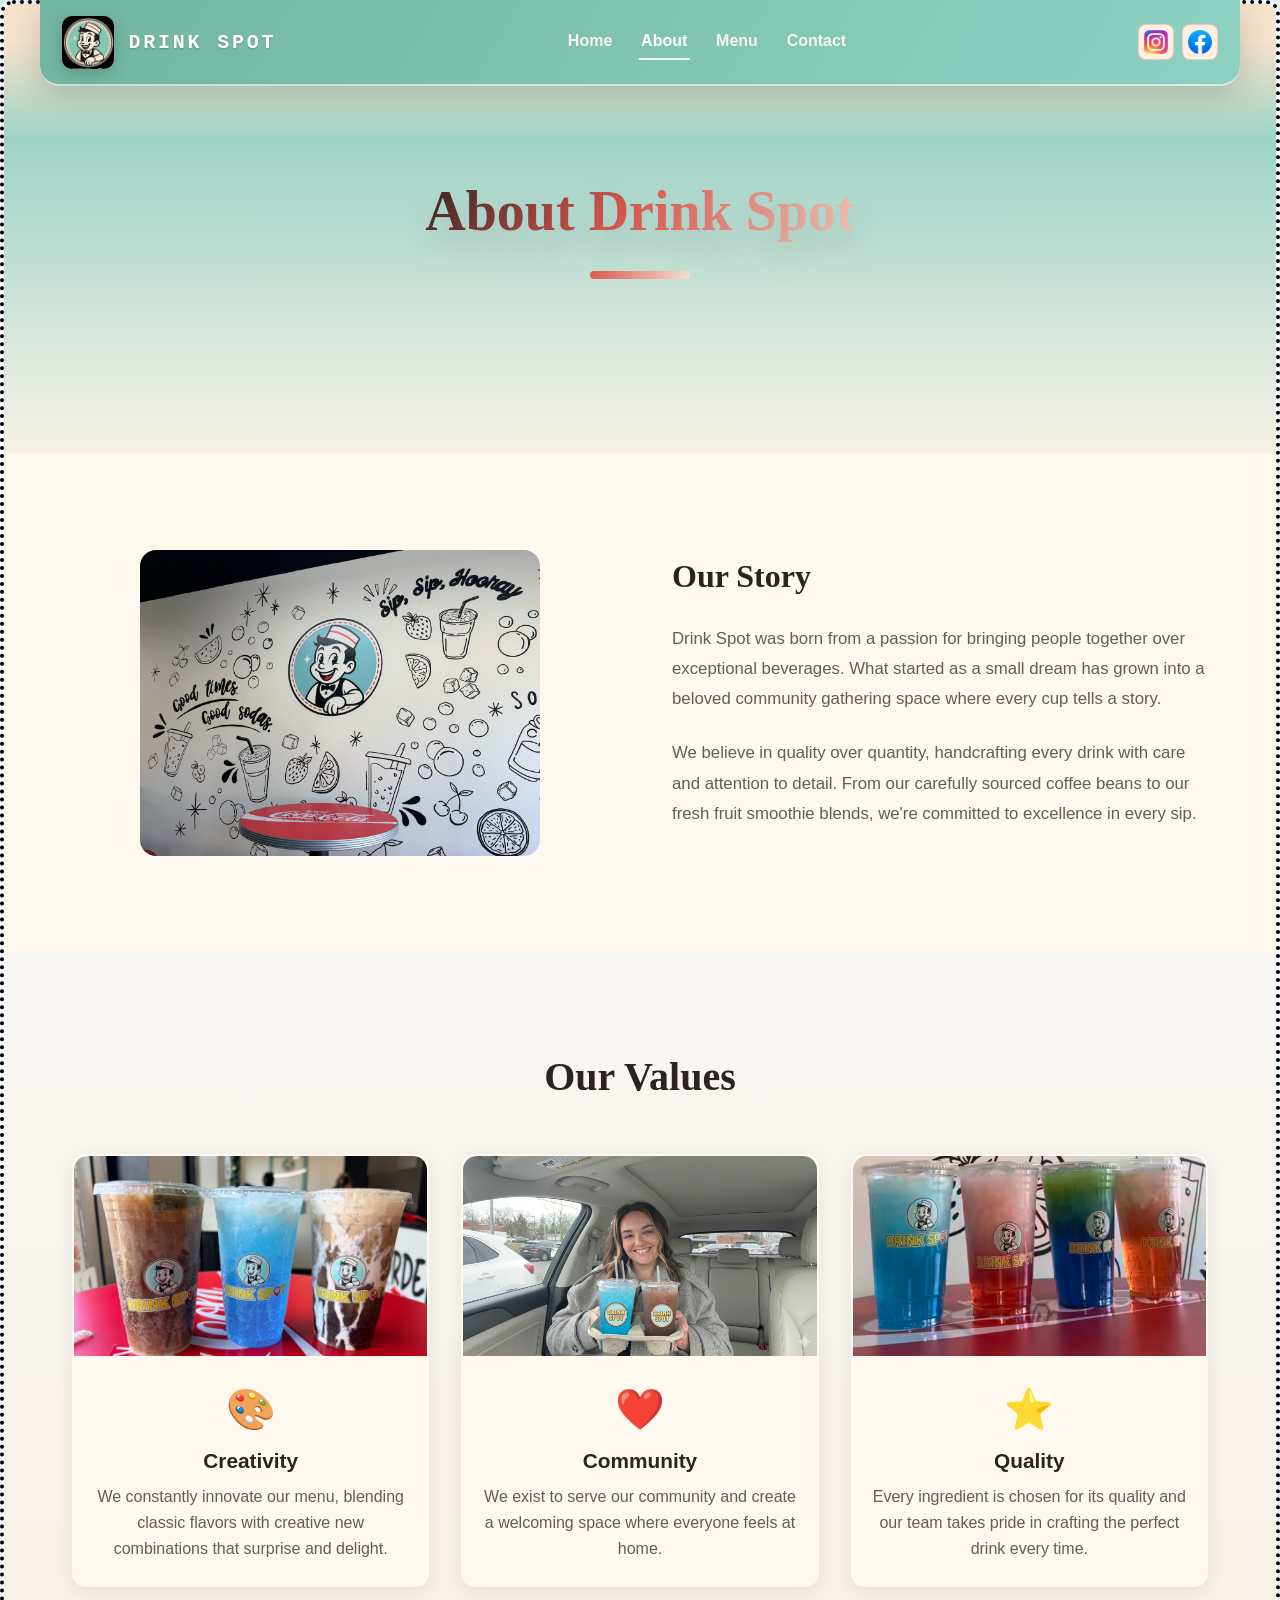
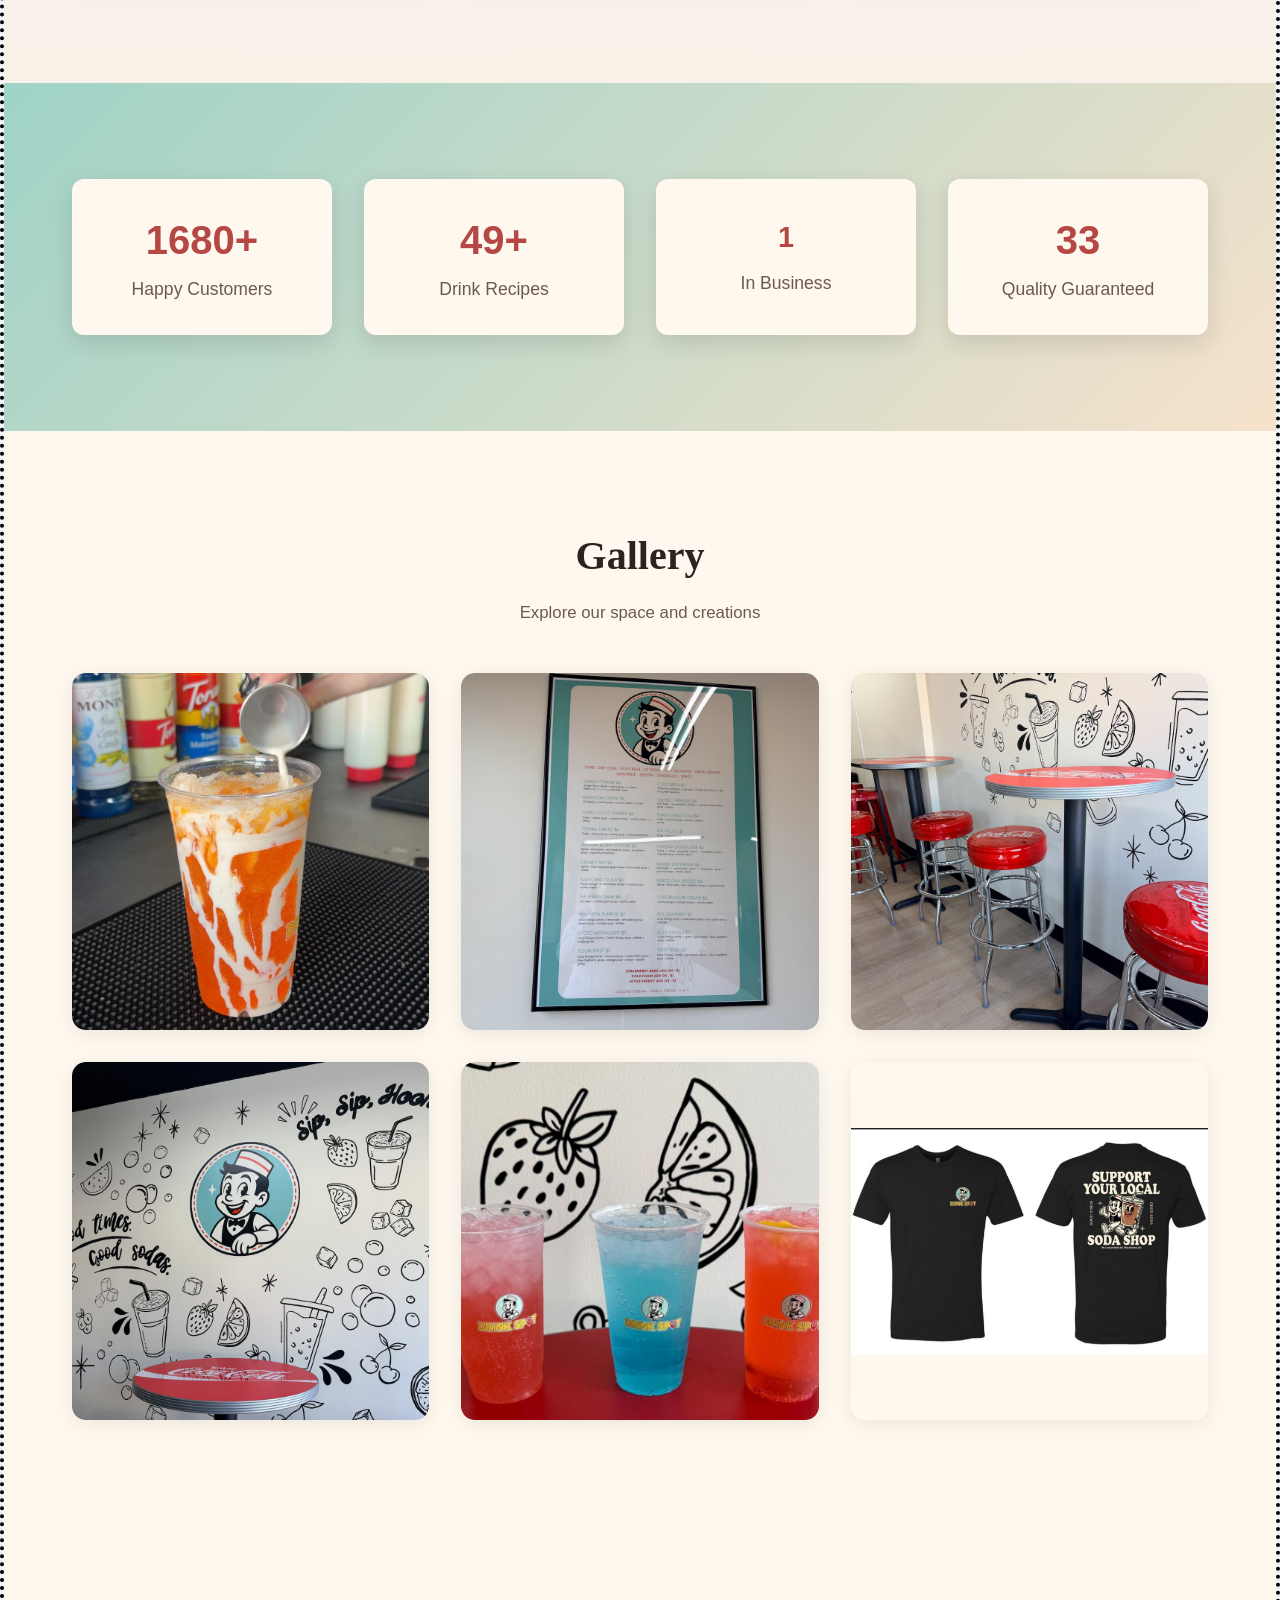
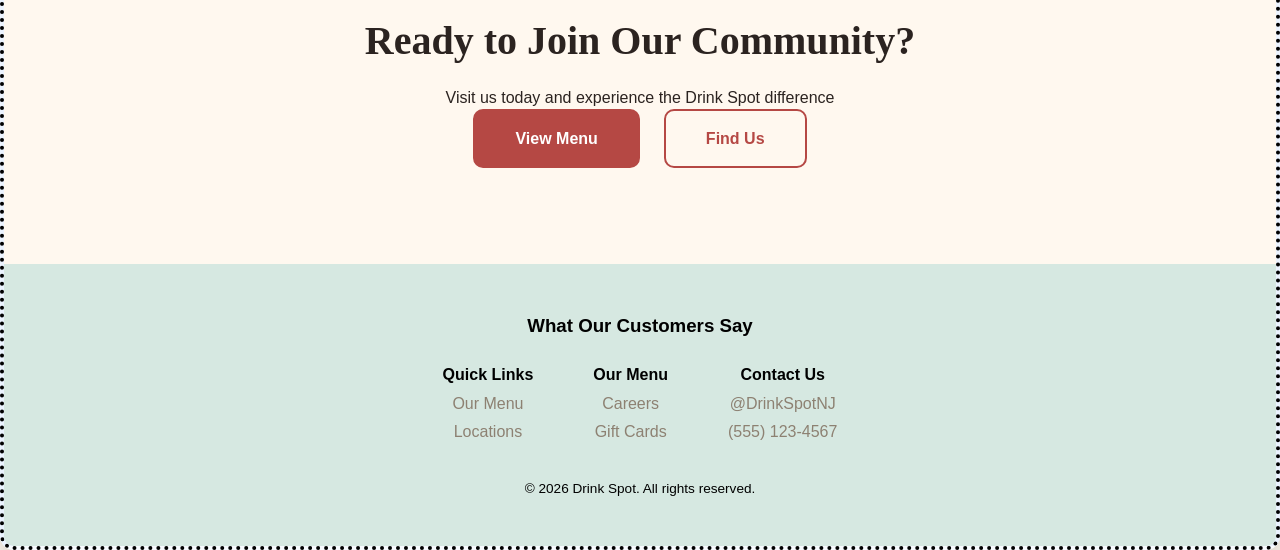
==== About.html @ 59571687 "making pages look the same" ====
<!DOCTYPE html>
<html lang="en">
<head>
  <meta charset="UTF-8" />
  <meta name="viewport" content="width=device-width, initial-scale=1.0" />
  <title>About | Drink Spot</title>
  <link rel="stylesheet" href="About.css" />
</head>
<body>
  <div class="page-shell">
    <!-- Navigation -->
    <header class="about-header">
      <div class="top-nav">
        <div class="logo-row">
          <div class="logo-circle"><img src="imgs/logo.jpg" alt="Drink Spot Logo" style="width: 100%; height: 100%; border-radius: 10px; object-fit: cover;" /></div>
          <div class="brand-name">Drink Spot</div>
        </div>
        <nav>
          <a href="Home.html">Home</a>
          <a class="active" href="About.html">About</a>
          <a href="Menu.html">Menu</a>
          <a href="#">Contact</a>
        </nav>
        <div class="social-row">
          <a href="#" class="social-icon" title="Instagram"><img src="imgs/Instagram_logo_2016.svg.webp" alt="Instagram" /></a>
          <a href="#" class="social-icon" title="Facebook"><img src="imgs/Facebook_f_logo_(2021).svg.png" alt="Facebook" /></a>
        </div>
      </div>
    </header>

    <!-- Hero Section -->
    <section class="about-hero">
      <div class="hero-content">
        <h1 class="fade-in">About Drink Spot</h1>
      </div>
    </section>

    <!-- Our Story Section -->
    <section class="story-section">
      <div class="section-wrapper">
        <div class="story-grid">
          <div class="story-image fade-in-left">
            <div class="image-box">
              <img src="imgs/interior.avif" alt="Shop Interior" style="width: 100%; height: 100%; object-fit: cover; border-radius: 16px;" />
            </div>
          </div>
          <div class="story-content fade-in-right">
            <h2>Our Story</h2>
            <p>
              Drink Spot was born from a passion for bringing people together over exceptional beverages. What started as a small dream has grown into a beloved community gathering space where every cup tells a story.
            </p>
            <p>
              We believe in quality over quantity, handcrafting every drink with care and attention to detail. From our carefully sourced coffee beans to our fresh fruit smoothie blends, we're committed to excellence in every sip.
            </p>
          </div>
        </div>
      </div>
    </section>

    <!-- Values Section -->
    <section class="values-section">
      <div class="section-wrapper">
        <h2 class="section-title">Our Values</h2>
        <div class="values-grid">
          <div class="value-card fade-in-up">
            <div class="card-image">
              <img src="imgs/creativity.avif" alt="Creativity" style="width: 100%; height: 100%; object-fit: cover; object-position: center;" />
            </div>
            <div class="card-icon">🎨</div>
            <h3>Creativity</h3>
            <p>We constantly innovate our menu, blending classic flavors with creative new combinations that surprise and delight.</p>
          </div>
          <div class="value-card fade-in-up">

            <div class="card-image">
              <img src="imgs/community.png" alt="Community" style="width: 100%; height: 100%; object-fit: cover; object-position: center;" />
            </div>
            <div class="card-icon">❤️</div>
            <h3>Community</h3>
            <p>We exist to serve our community and create a welcoming space where everyone feels at home.</p>
          </div>
          <div class="value-card fade-in-up">
            <div class="card-image">
              <img src="imgs/quality.jpeg" alt="Quality" style="width: 100%; height: 100%; object-fit: cover; object-position: center 80%;" />
            </div>
            <div class="card-icon">⭐</div>
            <h3>Quality</h3>
            <p>Every ingredient is chosen for its quality and our team takes pride in crafting the perfect drink every time.</p>
          </div>
        </div>
      </div>
    </section>

    <!-- Stats Section -->
    <section class="stats-section">
      <div class="section-wrapper">
        <div class="stats-grid">
          <div class="stat-box fade-in-up">
            <div class="stat-number">5000+</div>
            <p>Happy Customers</p>
          </div>
          <div class="stat-box fade-in-up">
            <div class="stat-number">150+</div>
            <p>Drink Recipes</p>
          </div>
          <div class="stat-box fade-in-up in-business">
            <div class="stat-number">4 months</div>
            <p>In Business</p>
          </div>
          <div class="stat-box fade-in-up">
            <div class="stat-number">100%</div>
            <p>Quality Guaranteed</p>
          </div>
        </div>
      </div>
    </section>

    <!-- Gallery Section -->
    <section class="gallery-section">
      <div class="section-wrapper">
        <h2 class="section-title">Gallery</h2>
        <p class="section-intro">Explore our space and creations</p>
        <div class="gallery-grid">
          <div class="gallery-item fade-in-up">
            <img src="imgs/gallery 1.avif" alt="Gallery Image 1" style="width: 100%; height: 100%; object-fit: cover; border-radius: 12px;" />
          </div>
          <div class="gallery-item fade-in-up">
            <img src="imgs/gallery 2.avif" alt="Gallery Image 2" style="width: 100%; height: 100%; object-fit: cover; border-radius: 12px;" />
          </div>
          <div class="gallery-item fade-in-up">
            <img src="imgs/gallery 3.avif" alt="Gallery Image 3" style="width: 100%; height: 100%; object-fit: cover; border-radius: 12px;" />
          </div>
          <div class="gallery-item fade-in-up">
            <img src="imgs/interior.avif" alt="Gallery Image 4" style="width: 100%; height: 100%; object-fit: cover; border-radius: 12px;" />
          </div>
          <div class="gallery-item fade-in-up">
            <img src="imgs/drinksnew.jpg" alt="Gallery Image 5" style="width: 100%; height: 100%; object-fit: cover; object-position: center; border-radius: 12px;" />
          </div>
          <div class="gallery-item fade-in-up">
            <img src="imgs/merch.jpeg" alt="Gallery Image 6" style="width: 100%; height: 100%; object-fit: contain; object-position: center center; border-radius: 12px;" />
          </div>
        </div>
      </div>
    </section>

    <!-- CTA Section -->
    <section class="cta-section">
      <div class="section-wrapper">
        <h2 class="fade-in">Ready to Join Our Community?</h2>
        <p class="fade-in">Visit us today and experience the Drink Spot difference</p>
        <div class="cta-buttons fade-in">
          <a href="Menu.html" class="btn btn-primary">View Menu</a>
          <a href="#" class="btn btn-secondary">Find Us</a>
        </div>
      </div>
    </section>

    <!-- Footer -->
    <footer class="site-footer">
      <div class="footer-top"><h3>What Our Customers Say</h3></div>
      <div class="footer-rows">
        <div>
          <p class="small-title">Quick Links</p>
          <a href="#">Our Menu</a>
          <a href="#">Locations</a>
        </div>
        <div>
          <p class="small-title">Our Menu</p>
          <a href="#">Careers</a>
          <a href="#">Gift Cards</a>
        </div>
        <div>
          <p class="small-title">Contact Us</p>
          <a href="#">@DrinkSpotNJ</a>
          <a href="#">(555) 123-4567</a>
        </div>
      </div>
      <div class="copyright">© 2026 Drink Spot. All rights reserved.</div>
    </footer>
  </div>

  <script src="About.js"></script>
</body>
</html>
---- About.css ----
/* COLORS & ROOT */
:root {
  --primary: #b54844;   /* Logo red */
  --secondary: #9fd3c7; /* Teal accent */
  --bg: #f7f1e8;
  --surface: #fff8ef;
  --text: #2b2320;
  --muted: #6b5a53;
  --accent: #c94f45;
  --accent2: #f6e2cb;
  --border: #c6b09d;
}

/* RESET */
* {
  box-sizing: border-box;
  margin: 0;
  padding: 0;
}

body {
  font-family: 'Trebuchet MS', Arial, sans-serif;
  color: var(--text);
  background: radial-gradient(circle at top left, #daf0ea 0%, #f7f1e8 45%, #f7f1e8 100%);
  line-height: 1.45;
}

.hidden {
  display: none !important;
}

/* PAGE SHELL */
.page-shell {
  width: 100%;
  max-width: 100%;
  margin: 0 auto;
  padding: 0;
  border: 4px dotted #000;
  border-radius: 14px;
  box-shadow: 0 10px 24px rgba(0,0,0,0.12);
  background: linear-gradient(180deg, #f8fbff 0%, #ebf3ff 100%);
  overflow: hidden;
}

/* TOP NAVIGATION */
.top-nav {
  width: 100%;
  max-width: 1200px;
  margin: 0 auto;
  display: flex;
  justify-content: space-between;
  align-items: center;
  padding: 1rem 1.4rem;
  background: linear-gradient(120deg, #72b5a1 0%, #8dd2c1 100%);
  border-radius: 0 0 20px 20px;
  border-bottom: 2px solid rgba(255,255,255,0.6);
  box-shadow: 0 10px 30px rgba(0,0,0,0.16);
  position: fixed;
  top: 0;
  left: 0;
  right: 0;
  z-index: 1000;
  backdrop-filter: blur(6px);
}

.logo-circle {
  width: 52px;
  height: 52px;
  border-radius: 14px;
  background: #dd5a51;
  color: #fff;
  display: grid;
  place-items: center;
  font-size: 1rem;
  font-weight: 800;
  letter-spacing: 0.03em;
  box-shadow: 0 6px 18px rgba(0,0,0,0.18);
}

.brand-name {
  font-size: 1.25rem;
  color: #fff;
  text-transform: uppercase;
  letter-spacing: 0.14em;
  font-weight: 800;
  text-shadow: 0 1px 2px rgba(0,0,0,0.2);
}

.logo-row {
  display: flex;
  align-items: center;
  gap: 14px;
  font-weight: 800;
  letter-spacing: 0.03em;
  font-family: 'Courier New', Courier, monospace;
  color: #fff;
}

nav {
  display: flex;
  gap: 24px;
  font-size: 1rem;
}

nav a {
  text-decoration: none;
  color: #f8f2eb;
  font-weight: 700;
  padding: 0.35rem 0.15rem;
  border-bottom: 2px solid transparent;
  transition: 0.2s ease;
}

nav a:hover,
nav a.active {
  color: #fff;
  border-bottom-color: rgba(255,255,255,0.9);
}

.social-row {
  display: flex;
  gap: 8px;
}

.social-icon {
  display: flex;
  align-items: center;
  justify-content: center;
  width: 36px;
  height: 36px;
  border-radius: 8px;
  background: #fff0e5;
  color: #dd5a51;
  text-decoration: none;
  font-size: 1.2rem;
  transition: all 0.3s ease;
  border: 1px solid rgba(221,90,81,0.3);
}

.social-icon img {
  width: 70%;
  height: 70%;
  object-fit: contain;
}

.social-icon:hover {
  background: #dd5a51;
  color: #fff;
  transform: translateY(-2px);
}

.social-icon img {
  width: 70%;
  height: 70%;
  object-fit: contain;
}

.social-icon:hover {
  background: #c94f45;
  color: #fff;
  transform: translateY(-2px);
}

/* ABOUT HEADER 

/* ANIMATIONS */
@keyframes fadeIn {
  from {
    opacity: 0;
  }
  to {
    opacity: 1;
  }
}

@keyframes fadeInUp {
  from {
    opacity: 0;
    transform: translateY(50px);
  }
  to {
    opacity: 1;
    transform: translateY(0);
  }
}

@keyframes fadeInDown {
  from {
    opacity: 0;
    transform: translateY(-50px);
  }
  to {
    opacity: 1;
    transform: translateY(0);
  }
}

@keyframes slideInLeft {
  from {
    opacity: 0;
    transform: translateX(-60px);
  }
  to {
    opacity: 1;
    transform: translateX(0);
  }
}

@keyframes slideInRight {
  from {
    opacity: 0;
    transform: translateX(60px);
  }
  to {
    opacity: 1;
    transform: translateX(0);
  }
}

.fade-in {
  animation: fadeIn 2s ease forwards;
}

.fade-in-up {
  animation: fadeInUp 1.8s ease forwards;
  opacity: 0;
}

.fade-in-left {
  animation: slideInLeft 2s ease forwards;
  opacity: 0;
}

.fade-in-right {
  animation: slideInRight 2s ease forwards;
  opacity: 0;
}

/* HERO SECTION */
.about-hero {
  padding: 8.5rem 2rem 8rem 2rem;
  background: linear-gradient(180deg, #f6e2cb 0%, #f6e2cb 8%, var(--secondary) 30%, var(--bg) 100%);
  text-align: center;
  min-height: 50vh;
  display: flex;
  align-items: center;
  justify-content: center;
}

.about-hero .hero-content {
  max-width: 800px;
}

.about-hero h1 {
  font-family: 'Georgia', serif;
  font-size: 3.5rem;
  margin-bottom: 1rem;
  color: var(--text);
  position: relative;
  max-width: 16ch;
  background: linear-gradient(135deg, #2b2320 0%, #dd5a51 45%, #f2decf 100%);
  -webkit-background-clip: text;
  -webkit-text-fill-color: transparent;
  text-shadow: 0 18px 35px rgba(43, 35, 32, 0.17);
}

.about-hero h1::after {
  content: '';
  display: block;
  width: 100px;
  height: 8px;
  margin: 1.2rem auto 0;
  border-radius: 999px;
  background: linear-gradient(90deg, #dd5a51, #f2decf);
}

.hero-subtitle {
  font-size: 1.4rem;
  color: var(--muted);
  font-style: italic;
}

/* SECTION WRAPPER */
.section-wrapper {
  max-width: 1200px;
  margin: 0 auto;
  padding: 0 2rem;
}

.section-title {
  font-family: 'Georgia', serif;
  font-size: 2.5rem;
  text-align: center;
  margin-bottom: 1rem;
  color: var(--text);
}

.section-intro {
  text-align: center;
  color: var(--muted);
  font-size: 1.05rem;
  margin-bottom: 3rem;
}

/* STORY SECTION */
.story-section {
  padding: 6rem 2rem;
  background: var(--surface);
}

.story-grid {
  display: grid;
  grid-template-columns: 1fr 1fr;
  gap: 4rem;
  align-items: center;
}

.story-image {
  display: flex;
  justify-content: center;
}

.image-box {
  width: 100%;
  max-width: 400px;
}

.image-box .image-placeholder {
  width: 100%;
  aspect-ratio: 4/3;
}

.image-placeholder {
  background: linear-gradient(135deg, #d6e8e1, #e4f1ea);
  border-radius: 10px;
  display: grid;
  place-items: center;
  color: #3c3f36;
  font-weight: 700;
  font-size: 0.9rem;
}

.story-content h2 {
  font-family: 'Georgia', serif;
  font-size: 2rem;
  margin-bottom: 1.5rem;
  color: var(--text);
}

.story-content p {
  color: var(--muted);
  margin-bottom: 1.5rem;
  line-height: 1.8;
  font-size: 1.05rem;
}

/* VALUES SECTION */
.values-section {
  padding: 6rem 2rem;
  background: linear-gradient(180deg, #f9f7f4 0%, var(--bg) 100%);
}

.values-grid {
  display: grid;
  grid-template-columns: repeat(auto-fit, minmax(250px, 1fr));
  gap: 2rem;
  margin-top: 3rem;
}

.value-card {
  background: var(--surface);
  border-radius: 14px;
  padding: 0;
  text-align: center;
  box-shadow: 0 4px 20px rgba(0,0,0,0.08);
  transition: all 0.3s ease;
  border: 2px solid transparent;
  overflow: hidden;
}

.value-card:hover {
  transform: translateY(-8px);
  border-color: var(--secondary);
  box-shadow: 0 12px 32px rgba(0,0,0,0.15);
}

.card-image {
  width: calc(100% + 0);
  margin: 0;
  height: 200px;
  border-radius: 14px 14px 0 0;
  overflow: hidden;
}

.card-image .image-placeholder {
  width: 100%;
  height: 100%;
}

.card-icon {
  font-size: 2.5rem;
  margin-top: 1.5rem;
  margin-bottom: 0.5rem;
}

.value-card h3 {
  font-size: 1.3rem;
  margin: 0.5rem 1rem 0.5rem 1rem;
  color: var(--text);
}

.value-card p {
  color: var(--muted);
  line-height: 1.6;
  margin: 0 1rem 1.5rem 1rem;
}

/* TIMELINE SECTION */
.timeline-section {
  padding: 6rem 2rem;
  background: var(--surface);
}

.timeline {
  display: grid;
  grid-template-columns: 1fr 1fr;
  gap: 3rem;
  margin-top: 3rem;
  position: relative;
}

.timeline-item {
  background: linear-gradient(135deg, var(--accent2), var(--bg));
  padding: 0;
  border-radius: 12px;
  border-left: 4px solid var(--accent);
  position: relative;
  overflow: hidden;
}

.timeline-item:nth-child(2n) {
  border-left: none;
  border-right: 4px solid var(--accent);
}

.timeline-image {
  width: 100%;
  margin: 0;
  height: 150px;
  border-radius: 0;
  overflow: hidden;
}

.timeline-image .image-placeholder {
  width: 100%;
  height: 100%;
}

.timeline-marker {
  font-size: 1.2rem;
  font-weight: 800;
  color: var(--primary);
  margin: 1.5rem 2rem 0.5rem 2rem;
}

.timeline-item h3 {
  font-size: 1.4rem;
  margin: 0.5rem 2rem 0.5rem 2rem;
  color: var(--text);
}

.timeline-item p {
  color: var(--muted);
  line-height: 1.6;
  margin: 0 2rem 2rem 2rem;
}

/* TEAM SECTION */
.team-section {
  padding: 6rem 2rem;
  background: linear-gradient(180deg, #f9f7f4 0%, var(--bg) 100%);
}

.team-grid {
  display: grid;
  grid-template-columns: repeat(auto-fit, minmax(280px, 1fr));
  gap: 2rem;
  margin-top: 3rem;
}

.team-card {
  background: var(--surface);
  border-radius: 16px;
  padding: 0;
  text-align: center;
  box-shadow: 0 4px 20px rgba(0,0,0,0.08);
  transition: all 0.3s ease;
  border: 2px solid transparent;
  overflow: hidden;
}

.team-card:hover {
  transform: translateY(-8px) scale(1.02);
  border-color: var(--secondary);
  box-shadow: 0 12px 36px rgba(0,0,0,0.15);
}

.team-image-box {
  width: 100%;
  margin: 0;
  height: 200px;
  border-radius: 0;
  overflow: hidden;
}

.team-image-box .image-placeholder {
  width: 100%;
  height: 100%;
}

.team-card h3 {
  font-size: 1.3rem;
  margin: 1.5rem 1rem 0.3rem 1rem;
  color: var(--text);
}

.team-card p {
  color: var(--muted);
  font-size: 0.95rem;
  margin: 0.3rem 1rem;
}

.team-bio {
  font-size: 0.9rem;
  line-height: 1.5;
  margin: 0.5rem 1rem 1.5rem 1rem;
}

/* STATS SECTION */
.stats-section {
  padding: 6rem 2rem;
  background: linear-gradient(135deg, var(--secondary), var(--accent2));
}

.stats-grid {
  display: grid;
  grid-template-columns: repeat(auto-fit, minmax(200px, 1fr));
  gap: 2rem;
}

.stat-box {
  background: var(--surface);
  border-radius: 12px;
  padding: 2rem;
  text-align: center;
  box-shadow: 0 8px 24px rgba(0,0,0,0.12);
  transition: all 0.3s ease;
}

.stat-box:hover {
  transform: scale(1.05);
}

.stat-number {
  font-size: 2.5rem;
  font-weight: 800;
  color: var(--primary);
  margin-bottom: 0.5rem;
}

.in-business .stat-number {
  font-size: 1.8rem;
  padding-top: 0.35rem;
  margin-bottom: 0.8rem;
}

.stat-box p {
  color: var(--muted);
  font-size: 1.1rem;
}

/* GALLERY SECTION */
.gallery-section {
  padding: 6rem 2rem;
  background: var(--surface);
}

.gallery-grid {
  display: grid;
  grid-template-columns: repeat(auto-fit, minmax(280px, 1fr));
  gap: 2rem;
  margin-top: 3rem;
}

.gallery-item {
  width: 100%;
  aspect-ratio: 1 / 1;
  border-radius: 14px;
  overflow: hidden;
  box-shadow: 0 4px 20px rgba(0,0,0,0.08);
  transition: all 0.3s ease;
  cursor: pointer;
}

.gallery-item:hover {
  transform: scale(1.05) translateY(-8px);
  box-shadow: 0 12px 36px rgba(0,0,0,0.15);
}

.gallery-item .image-placeholder {
  width: 100%;
  height: 100%;
  border-radius: 14px;
}

/* CTA SECTION */
.cta-section {
  padding: 6rem 2rem;
  background: var(--surface);
  text-align: center;
}

.cta-section h2 {
  font-family: 'Georgia', serif;
  font-size: 2.5rem;
  margin-bottom: 1rem;
  color: var(--text);
}

.cta-section > p {
  font-size: 1.2rem;
  color: var(--muted);
  margin-bottom: 2rem;
}

.cta-buttons {
  display: flex;
  gap: 1.5rem;
  justify-content: center;
  flex-wrap: wrap;
}

.btn {
  padding: 1rem 2.5rem;
  border-radius: 10px;
  font-weight: 700;
  text-decoration: none;
  transition: all 0.3s ease;
  font-size: 1rem;
  display: inline-block;
}

.btn-primary {
  background: var(--primary);
  color: #fff;
  border: 2px solid var(--primary);
}

.btn-primary:hover {
  background: transparent;
  color: var(--primary);
}

.btn-secondary {
  background: transparent;
  color: var(--primary);
  border: 2px solid var(--primary);
}

.btn-secondary:hover {
  background: var(--primary);
  color: #fff;
}

/* FOOTER */
.site-footer {
  background: #d6e8e1;
  color: #000000;
  padding: 3rem 2rem;
  text-align: center;
}

.footer-top h3 {
  margin-bottom: 1.5rem;
}

.footer-rows {
  display: flex;
  justify-content: center;
  gap: 60px;
  flex-wrap: wrap;
  margin-bottom: 2rem;
}

.footer-rows a {
  color: #8d8172;
  text-decoration: none;
  display: block;
  margin: 4px 0;
}

.footer-rows a:hover {
  color: var(--primary);
}

.small-title {
  font-weight: 800;
  margin-bottom: 6px;
}

.copyright {
  color: #000000;
  font-size: 0.85rem;
}

@media (max-width: 900px) {
  .story-grid {
    grid-template-columns: 1fr;
    gap: 2rem;
  }

  .timeline {
    grid-template-columns: 1fr;
  }

  .timeline-item {
    border-left: 4px solid var(--accent);
    border-right: none;
  }

  .about-hero h1 {
    font-size: 2.5rem;
  }

  .gallery-grid {
    grid-template-columns: repeat(2, 1fr);
  }
}

@media (max-width: 700px) {
  .top-nav {
    padding: 0.7rem 1rem;
    gap: 10px;
  }

  nav {
    gap: 12px;
    font-size: 0.9rem;
  }

  .logo-row {
    gap: 6px;
  }

  .about-hero {
    padding: 8.5rem 1rem 6rem 1rem;
  }

  .about-hero h1 {
    font-size: 2rem;
  }

  .section-title {
    font-size: 1.8rem;
  }

  .cta-buttons {
    flex-direction: column;
    gap: 1rem;
  }

  .btn {
    width: 100%;
  }

  .card-image {
    height: 120px;
  }

  .timeline-image {
    height: 100px;
  }

  .team-image-box {
    height: 150px;
  }

  .gallery-grid {
    grid-template-columns: 1fr;
  }
}

@media (max-width: 580px) {
  .top-nav {
    flex-wrap: wrap;
    justify-content: center;
    gap: 0.6rem;
  }

  nav {
    width: 100%;
    justify-content: center;
    gap: 10px;
    flex-wrap: wrap;
    font-size: 0.8rem;
  }

  .values-grid {
    grid-template-columns: 1fr;
  }

  .card-image {
    height: 100px;
  }

  .stats-grid {
    grid-template-columns: 1fr 1fr;
  }

  .footer-rows {
    gap: 30px;
  }

  .gallery-grid {
    grid-template-columns: 1fr;
    gap: 1rem;
  }

  .timeline-image {
    height: 80px;
  }

  .team-image-box {
    height: 120px;
  }
}
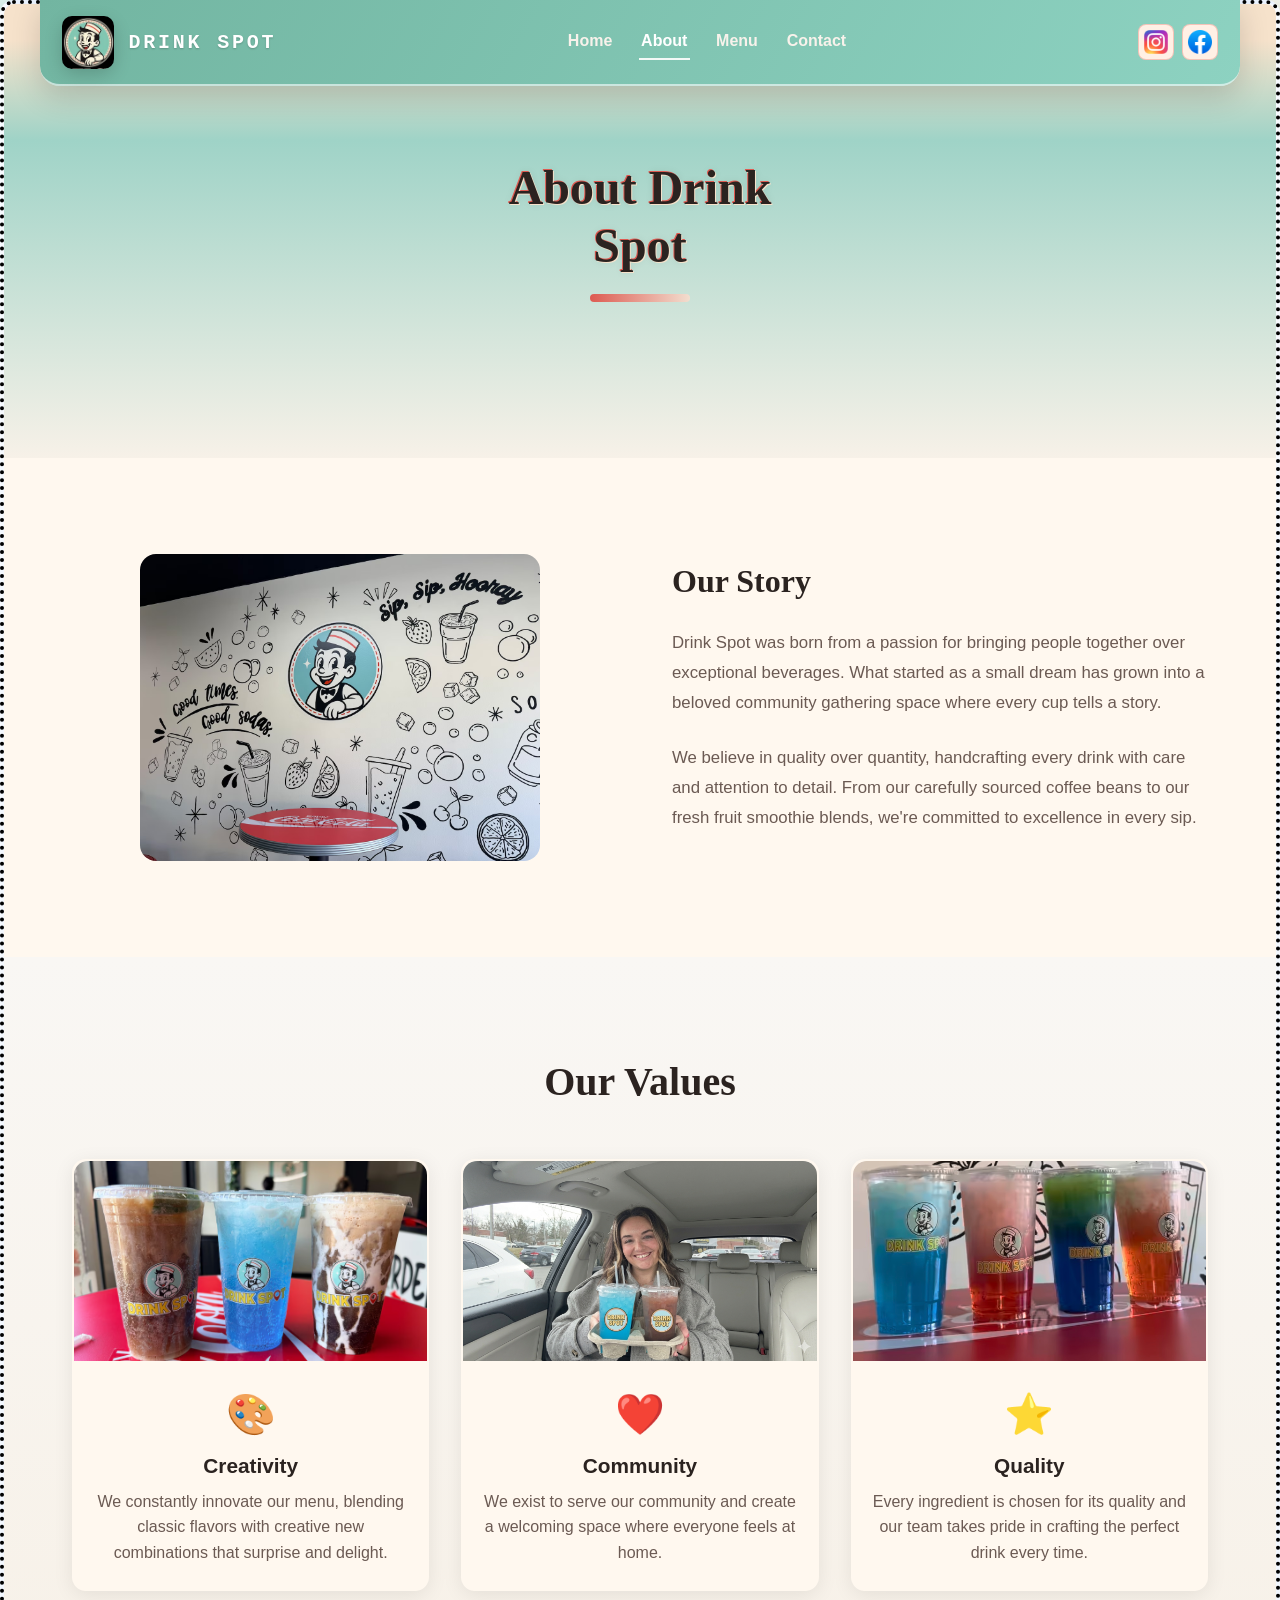
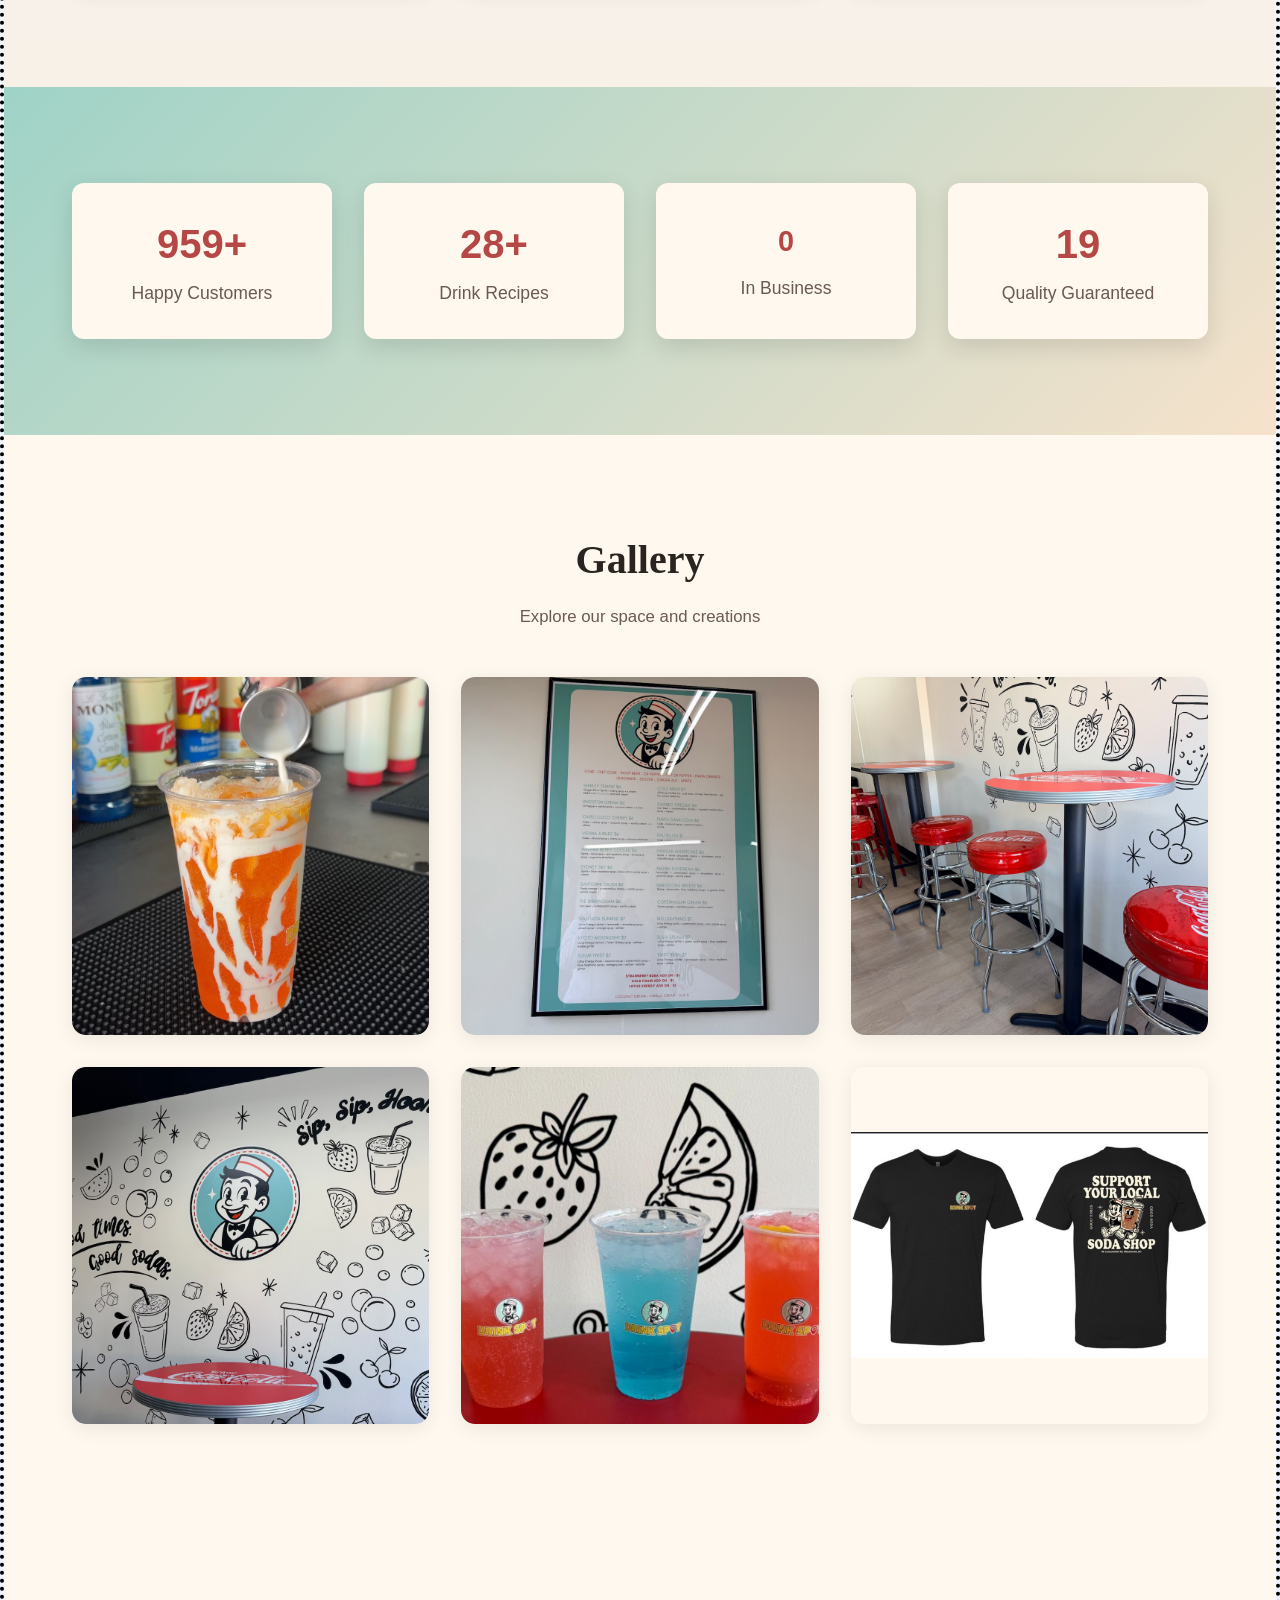
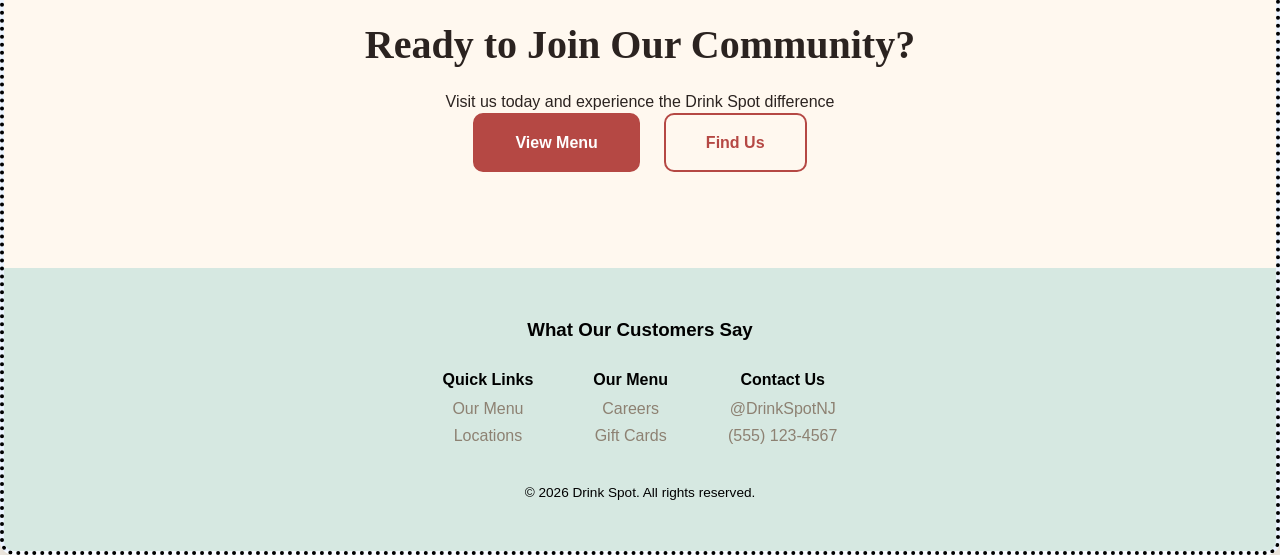
==== commit 2a174651: "updated a lot of css changes. Need to finish up contact page and edit simple things" ====
--- a/About.html
+++ b/About.html
@@ -19,7 +19,7 @@
           <a href="Home.html">Home</a>
           <a class="active" href="About.html">About</a>
           <a href="Menu.html">Menu</a>
-          <a href="#">Contact</a>
+          <a href="Contact.html">Contact</a>
         </nav>
         <div class="social-row">
           <a href="#" class="social-icon" title="Instagram"><img src="imgs/Instagram_logo_2016.svg.webp" alt="Instagram" /></a>
--- a/About.css
+++ b/About.css
@@ -252,16 +252,18 @@
 }
 
 .about-hero h1 {
-  font-family: 'Georgia', serif;
-  font-size: 3.5rem;
-  margin-bottom: 1rem;
-  color: var(--text);
+   font-family: 'Georgia', serif;
+  font-size: 3rem;
+  margin: 1.2rem 0 1.8rem 0;
+  line-height: 1.2;
   position: relative;
-  max-width: 16ch;
-  background: linear-gradient(135deg, #2b2320 0%, #dd5a51 45%, #f2decf 100%);
-  -webkit-background-clip: text;
-  -webkit-text-fill-color: transparent;
-  text-shadow: 0 18px 35px rgba(43, 35, 32, 0.17);
+  max-width: 14ch;
+  color: #2b2320;
+  font-weight: 900;
+  text-shadow:
+    1px 1px 0 #f6e2cb,
+    -1px -1px 0 #dd5a51,
+    0 0 8px rgba(0, 0, 0, 0.08);
 }
 
 .about-hero h1::after {
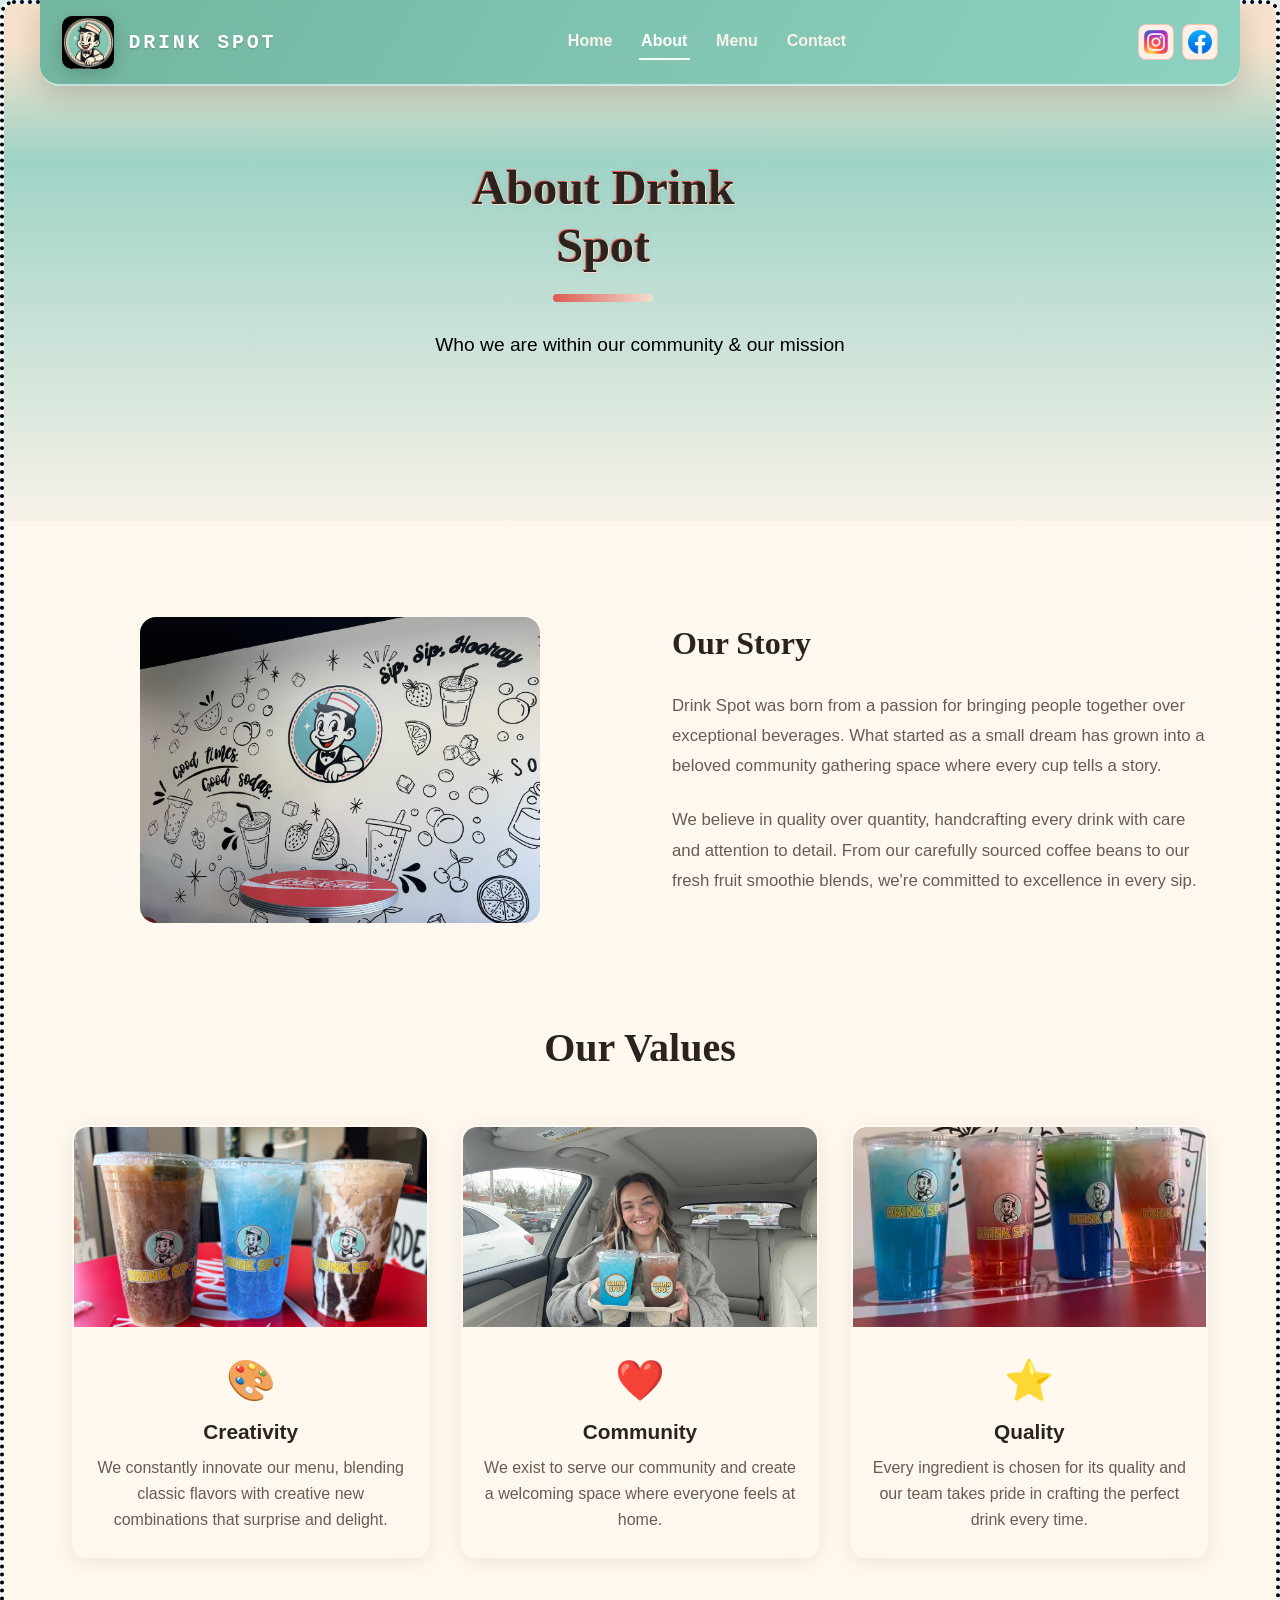
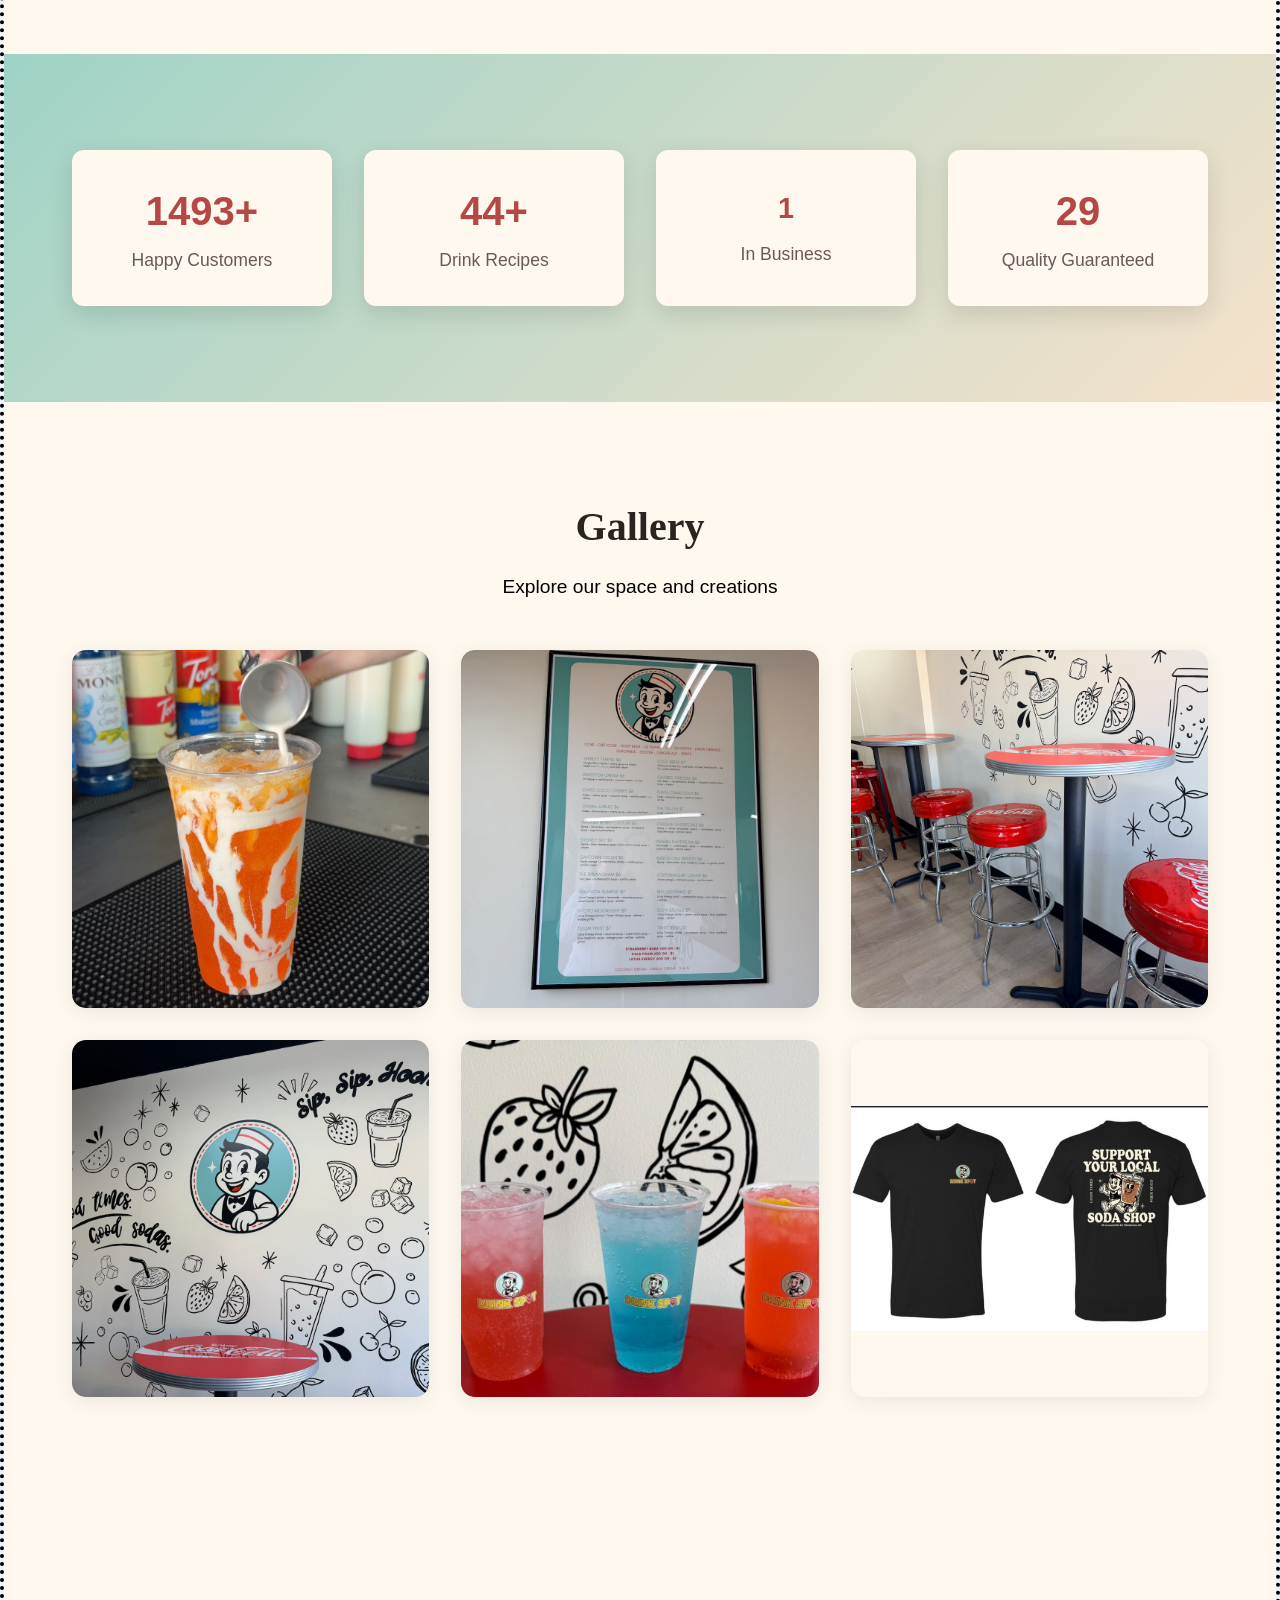
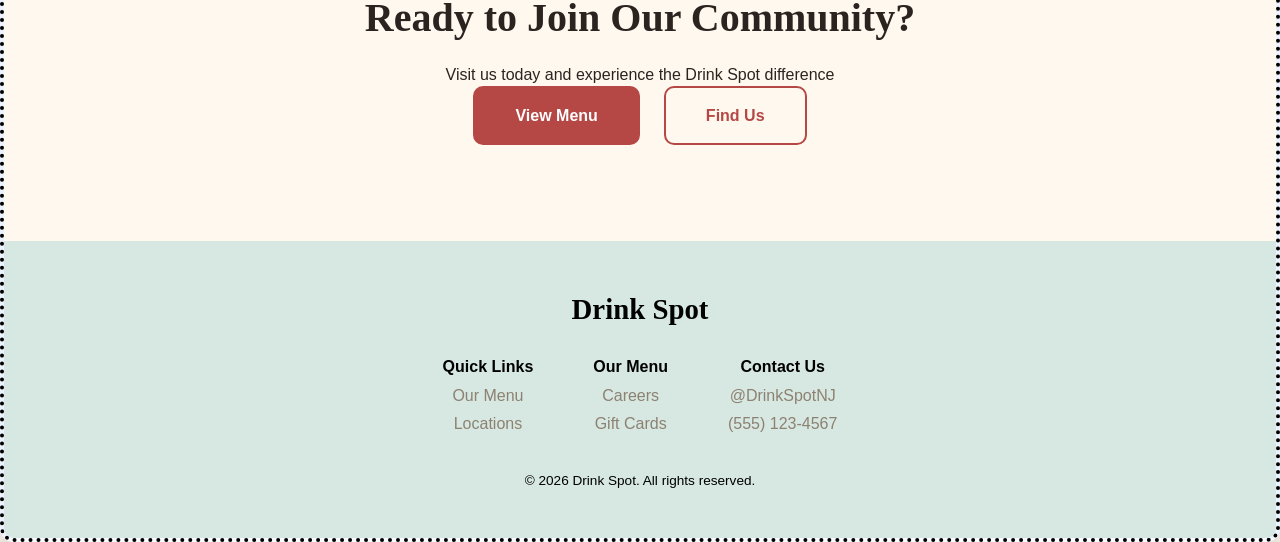
==== commit f10f45fc: "fixed page differences and minor things" ====
--- a/About.html
+++ b/About.html
@@ -32,6 +32,7 @@
     <section class="about-hero">
       <div class="hero-content">
         <h1 class="fade-in">About Drink Spot</h1>
+         <p class="intro fade-in">Who we are within our community & our mission</p>
       </div>
     </section>
 
@@ -150,14 +151,14 @@
         <p class="fade-in">Visit us today and experience the Drink Spot difference</p>
         <div class="cta-buttons fade-in">
           <a href="Menu.html" class="btn btn-primary">View Menu</a>
-          <a href="#" class="btn btn-secondary">Find Us</a>
+          <a href="Contact.html" class="btn btn-secondary">Find Us</a>
         </div>
       </div>
     </section>
 
     <!-- Footer -->
     <footer class="site-footer">
-      <div class="footer-top"><h3>What Our Customers Say</h3></div>
+      <div class="footer-top"><h3>Drink Spot</h3></div>
       <div class="footer-rows">
         <div>
           <p class="small-title">Quick Links</p>
--- a/About.css
+++ b/About.css
@@ -298,10 +298,12 @@
 }
 
 .section-intro {
+  max-width: 100%;
+  color: black;
+  margin: 0 0 2rem 0;
+  line-height: 1.6;
+  font-size: 1.2rem;
   text-align: center;
-  color: var(--muted);
-  font-size: 1.05rem;
-  margin-bottom: 3rem;
 }
 
 /* STORY SECTION */
@@ -333,7 +335,6 @@
 }
 
 .image-placeholder {
-  background: linear-gradient(135deg, #d6e8e1, #e4f1ea);
   border-radius: 10px;
   display: grid;
   place-items: center;
@@ -358,8 +359,10 @@
 
 /* VALUES SECTION */
 .values-section {
-  padding: 6rem 2rem;
-  background: linear-gradient(180deg, #f9f7f4 0%, var(--bg) 100%);
+  /* Reduced top padding to 0 so it sits right against the Story section */
+  padding: 0 2rem 6rem 2rem; 
+  /* Changed from #fff0e5 to var(--surface) to match Our Story */
+  background: var(--surface); 
 }
 
 .values-grid {
@@ -683,7 +686,9 @@
 }
 
 .footer-top h3 {
+   font-family: 'Georgia', serif;
   margin-bottom: 1.5rem;
+  font-size: 1.8rem;
 }
 
 .footer-rows {
@@ -836,3 +841,10 @@
     height: 120px;
   }
 }
+.intro {
+  max-width: 100%;
+  color: black;
+  margin: 0 0 2rem 0;
+  line-height: 1.6;
+  font-size: 1.2rem;
+}
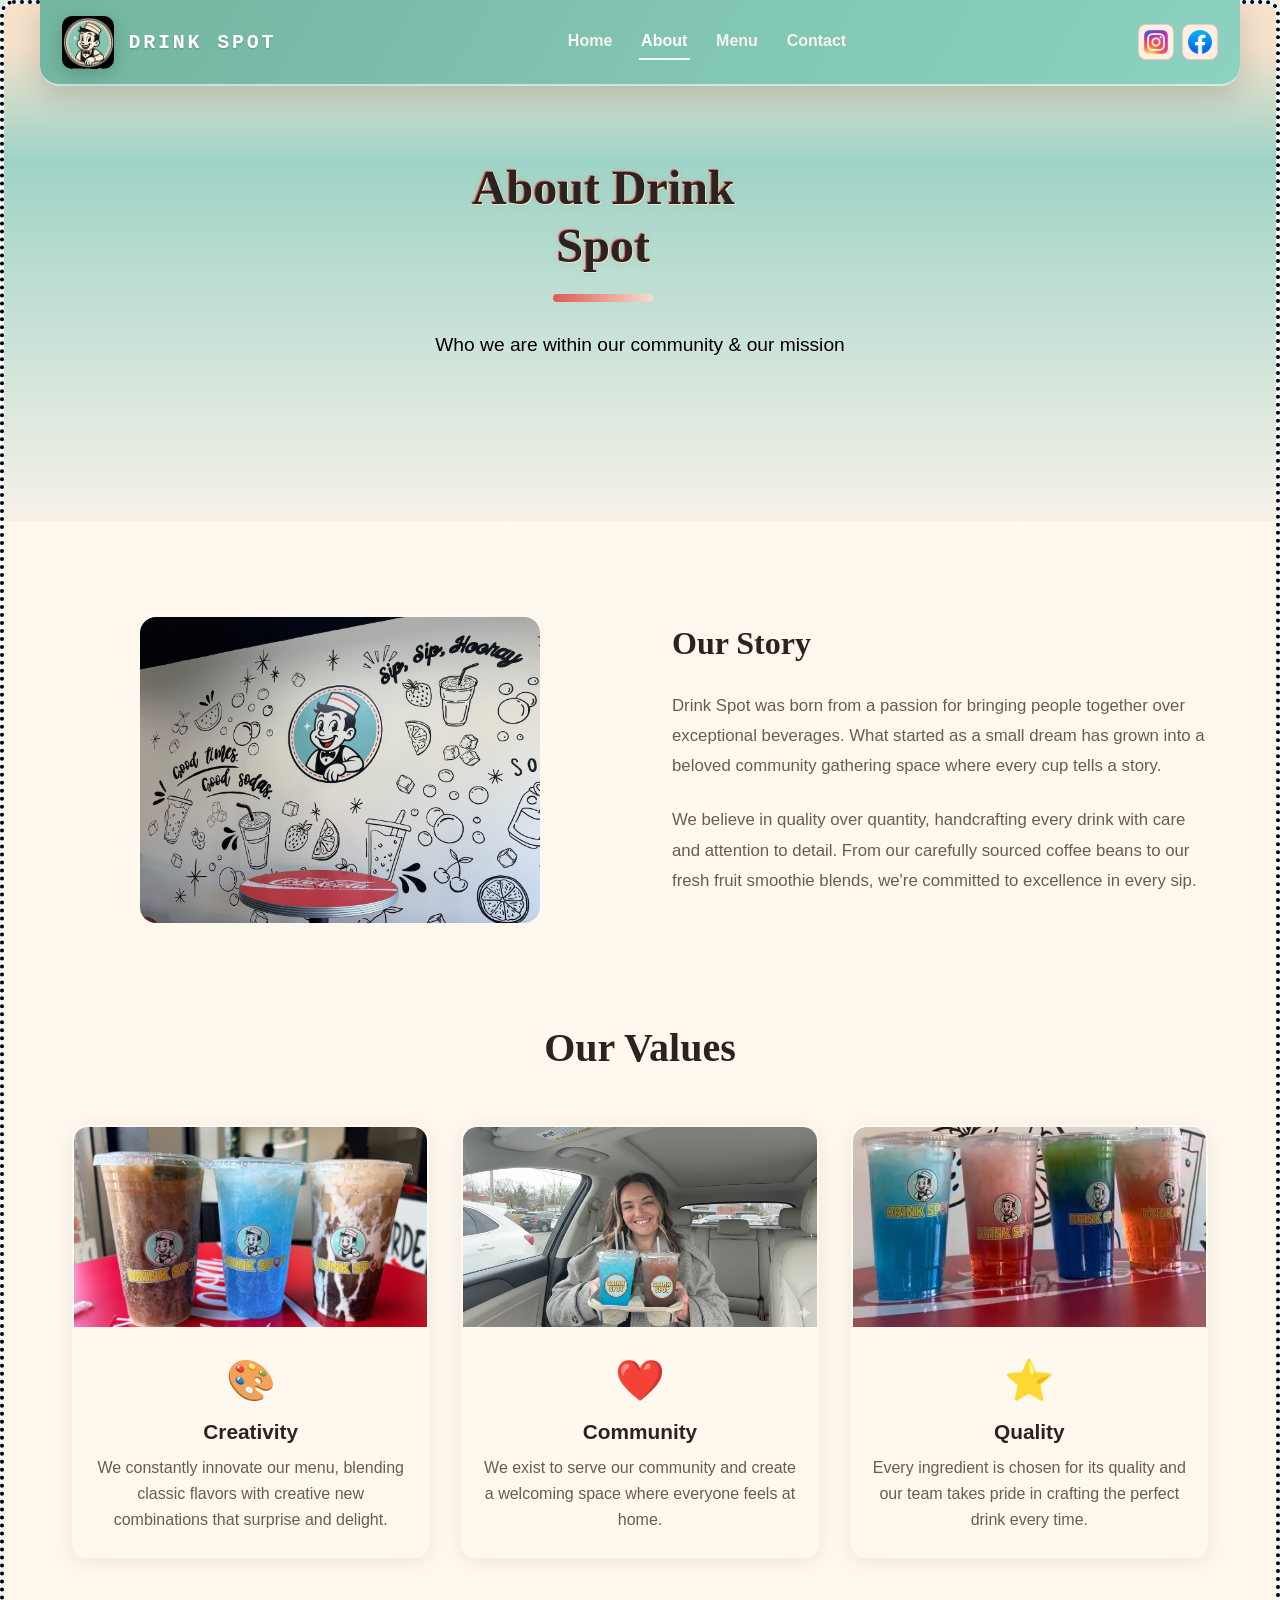
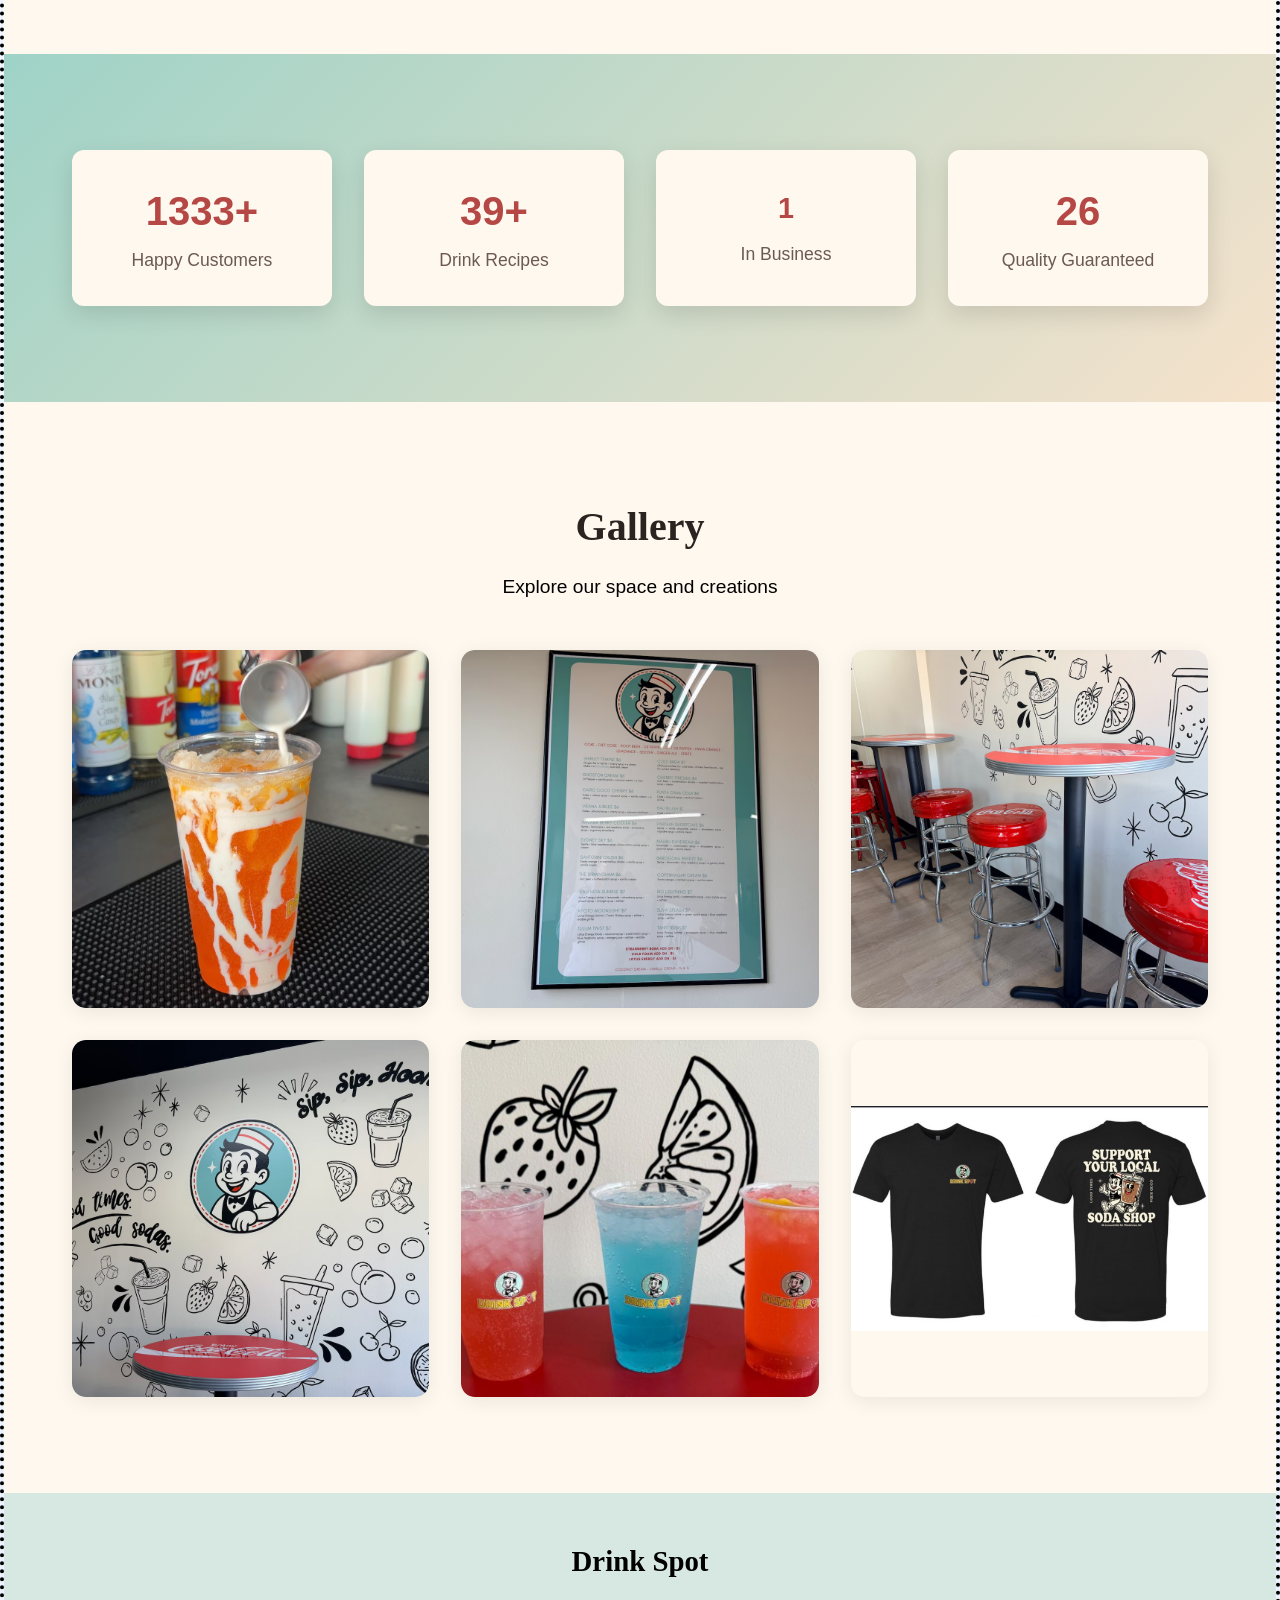
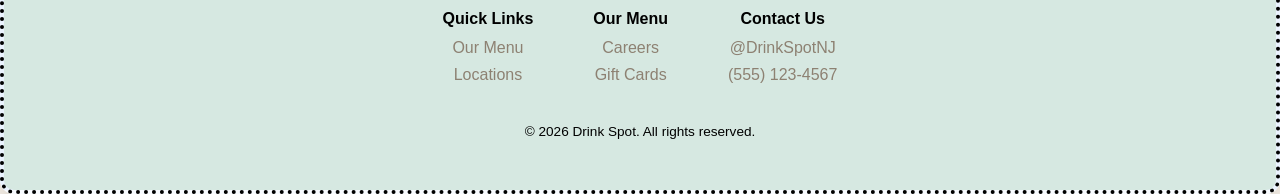
==== commit c13c74b8: "added a bunch of css and animation. need to do layout styling/bootstrap and then find pictures for d" ====
--- a/About.html
+++ b/About.html
@@ -8,7 +8,6 @@
 </head>
 <body>
   <div class="page-shell">
-    <!-- Navigation -->
     <header class="about-header">
       <div class="top-nav">
         <div class="logo-row">
@@ -28,15 +27,13 @@
       </div>
     </header>
 
-    <!-- Hero Section -->
     <section class="about-hero">
       <div class="hero-content">
-        <h1 class="fade-in">About Drink Spot</h1>
-         <p class="intro fade-in">Who we are within our community & our mission</p>
+        <h1 class="fade-in-left">About Drink Spot</h1>
+        <p class="intro fade-in-left">Who we are within our community & our mission</p>
       </div>
     </section>
 
-    <!-- Our Story Section -->
     <section class="story-section">
       <div class="section-wrapper">
         <div class="story-grid">
@@ -58,7 +55,6 @@
       </div>
     </section>
 
-    <!-- Values Section -->
     <section class="values-section">
       <div class="section-wrapper">
         <h2 class="section-title">Our Values</h2>
@@ -72,7 +68,6 @@
             <p>We constantly innovate our menu, blending classic flavors with creative new combinations that surprise and delight.</p>
           </div>
           <div class="value-card fade-in-up">
-
             <div class="card-image">
               <img src="imgs/community.png" alt="Community" style="width: 100%; height: 100%; object-fit: cover; object-position: center;" />
             </div>
@@ -92,7 +87,6 @@
       </div>
     </section>
 
-    <!-- Stats Section -->
     <section class="stats-section">
       <div class="section-wrapper">
         <div class="stats-grid">
@@ -116,65 +110,27 @@
       </div>
     </section>
 
-    <!-- Gallery Section -->
     <section class="gallery-section">
       <div class="section-wrapper">
         <h2 class="section-title">Gallery</h2>
         <p class="section-intro">Explore our space and creations</p>
         <div class="gallery-grid">
-          <div class="gallery-item fade-in-up">
-            <img src="imgs/gallery 1.avif" alt="Gallery Image 1" style="width: 100%; height: 100%; object-fit: cover; border-radius: 12px;" />
-          </div>
-          <div class="gallery-item fade-in-up">
-            <img src="imgs/gallery 2.avif" alt="Gallery Image 2" style="width: 100%; height: 100%; object-fit: cover; border-radius: 12px;" />
-          </div>
-          <div class="gallery-item fade-in-up">
-            <img src="imgs/gallery 3.avif" alt="Gallery Image 3" style="width: 100%; height: 100%; object-fit: cover; border-radius: 12px;" />
-          </div>
-          <div class="gallery-item fade-in-up">
-            <img src="imgs/interior.avif" alt="Gallery Image 4" style="width: 100%; height: 100%; object-fit: cover; border-radius: 12px;" />
-          </div>
-          <div class="gallery-item fade-in-up">
-            <img src="imgs/drinksnew.jpg" alt="Gallery Image 5" style="width: 100%; height: 100%; object-fit: cover; object-position: center; border-radius: 12px;" />
-          </div>
-          <div class="gallery-item fade-in-up">
-            <img src="imgs/merch.jpeg" alt="Gallery Image 6" style="width: 100%; height: 100%; object-fit: contain; object-position: center center; border-radius: 12px;" />
-          </div>
+          <div class="gallery-item fade-in-up"><img src="imgs/gallery 1.avif" alt="G1" style="width:100%; height:100%; object-fit:cover; border-radius:12px;"/></div>
+          <div class="gallery-item fade-in-up"><img src="imgs/gallery 2.avif" alt="G2" style="width:100%; height:100%; object-fit:cover; border-radius:12px;"/></div>
+          <div class="gallery-item fade-in-up"><img src="imgs/gallery 3.avif" alt="G3" style="width:100%; height:100%; object-fit:cover; border-radius:12px;"/></div>
+          <div class="gallery-item fade-in-up"><img src="imgs/interior.avif" alt="G4" style="width:100%; height:100%; object-fit:cover; border-radius:12px;"/></div>
+          <div class="gallery-item fade-in-up"><img src="imgs/drinksnew.jpg" alt="G5" style="width:100%; height:100%; object-fit:cover; border-radius:12px;"/></div>
+          <div class="gallery-item fade-in-up"><img src="imgs/merch.jpeg" alt="G6" style="width:100%; height:100%; object-fit:contain; border-radius:12px;"/></div>
         </div>
       </div>
     </section>
 
-    <!-- CTA Section -->
-    <section class="cta-section">
-      <div class="section-wrapper">
-        <h2 class="fade-in">Ready to Join Our Community?</h2>
-        <p class="fade-in">Visit us today and experience the Drink Spot difference</p>
-        <div class="cta-buttons fade-in">
-          <a href="Menu.html" class="btn btn-primary">View Menu</a>
-          <a href="Contact.html" class="btn btn-secondary">Find Us</a>
-        </div>
-      </div>
-    </section>
-
-    <!-- Footer -->
     <footer class="site-footer">
       <div class="footer-top"><h3>Drink Spot</h3></div>
       <div class="footer-rows">
-        <div>
-          <p class="small-title">Quick Links</p>
-          <a href="#">Our Menu</a>
-          <a href="#">Locations</a>
-        </div>
-        <div>
-          <p class="small-title">Our Menu</p>
-          <a href="#">Careers</a>
-          <a href="#">Gift Cards</a>
-        </div>
-        <div>
-          <p class="small-title">Contact Us</p>
-          <a href="#">@DrinkSpotNJ</a>
-          <a href="#">(555) 123-4567</a>
-        </div>
+        <div><p class="small-title">Quick Links</p><a href="Menu.html">Our Menu</a><a href="#">Locations</a></div>
+        <div><p class="small-title">Our Menu</p><a href="#">Careers</a><a href="#">Gift Cards</a></div>
+        <div><p class="small-title">Contact Us</p><a href="#">@DrinkSpotNJ</a><a href="#">(555) 123-4567</a></div>
       </div>
       <div class="copyright">© 2026 Drink Spot. All rights reserved.</div>
     </footer>
@@ -182,4 +138,4 @@
 
   <script src="About.js"></script>
 </body>
-</html>
+</html>
--- a/About.css
+++ b/About.css
@@ -847,4 +847,34 @@
   margin: 0 0 2rem 0;
   line-height: 1.6;
   font-size: 1.2rem;
-}+}/* --- Animation System Additions --- */
+.fade-in, .fade-in-up, .fade-in-left, .fade-in-right {
+  opacity: 0;
+  animation-fill-mode: forwards;
+}
+
+@keyframes fadeInOnly {
+  from { opacity: 0; }
+  to { opacity: 1; }
+}
+
+@keyframes fadeInUp {
+  from { opacity: 0; transform: translateY(30px); }
+  to { opacity: 1; transform: translateY(0); }
+}
+
+@keyframes slideInLeft {
+  from { opacity: 0; transform: translateX(-40px); }
+  to { opacity: 1; transform: translateX(0); }
+}
+
+@keyframes slideInRight {
+  from { opacity: 0; transform: translateX(40px); }
+  to { opacity: 1; transform: translateX(0); }
+}
+
+/* Trigger Classes */
+.animate-now.fade-in { animation: fadeInOnly 1.2s ease forwards; }
+.animate-now.fade-in-up { animation: fadeInUp 1.2s ease forwards; }
+.animate-now.fade-in-left { animation: slideInLeft 1.2s ease forwards; }
+.animate-now.fade-in-right { animation: slideInRight 1.2s ease forwards; }
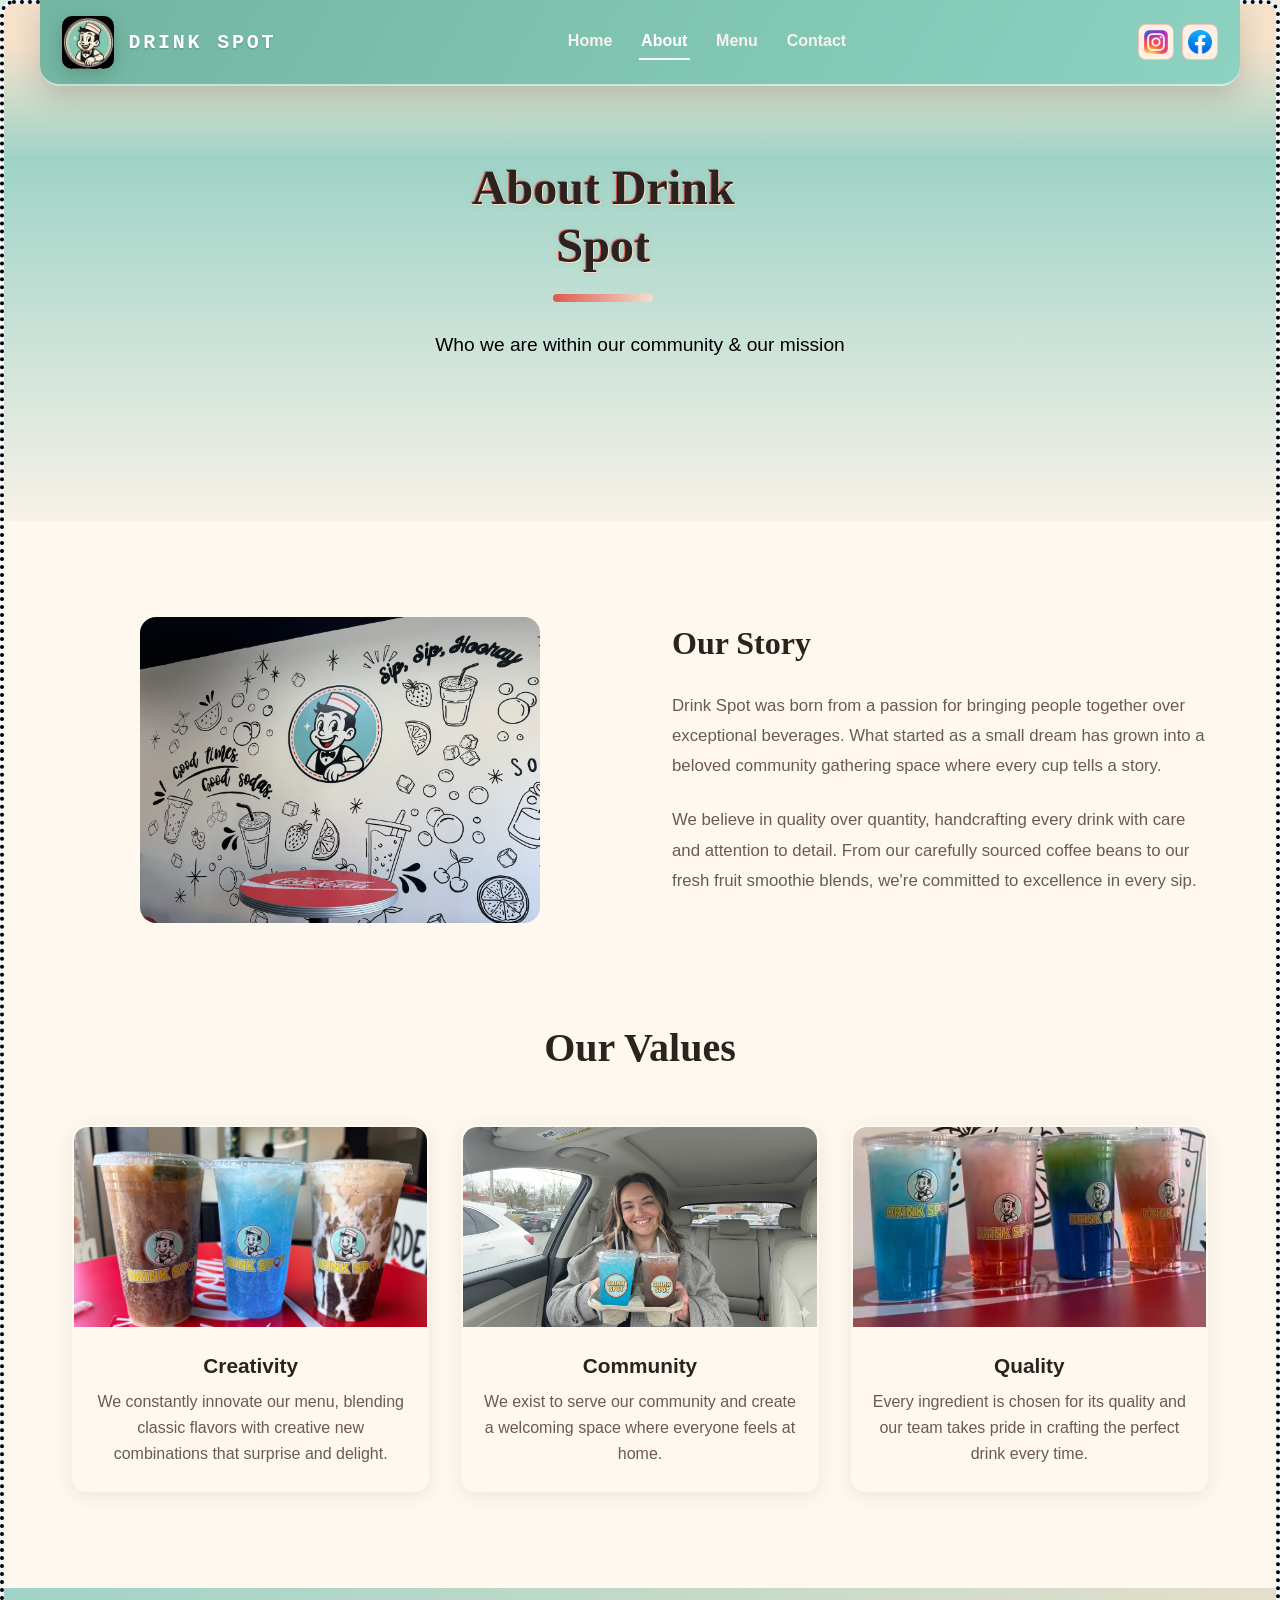
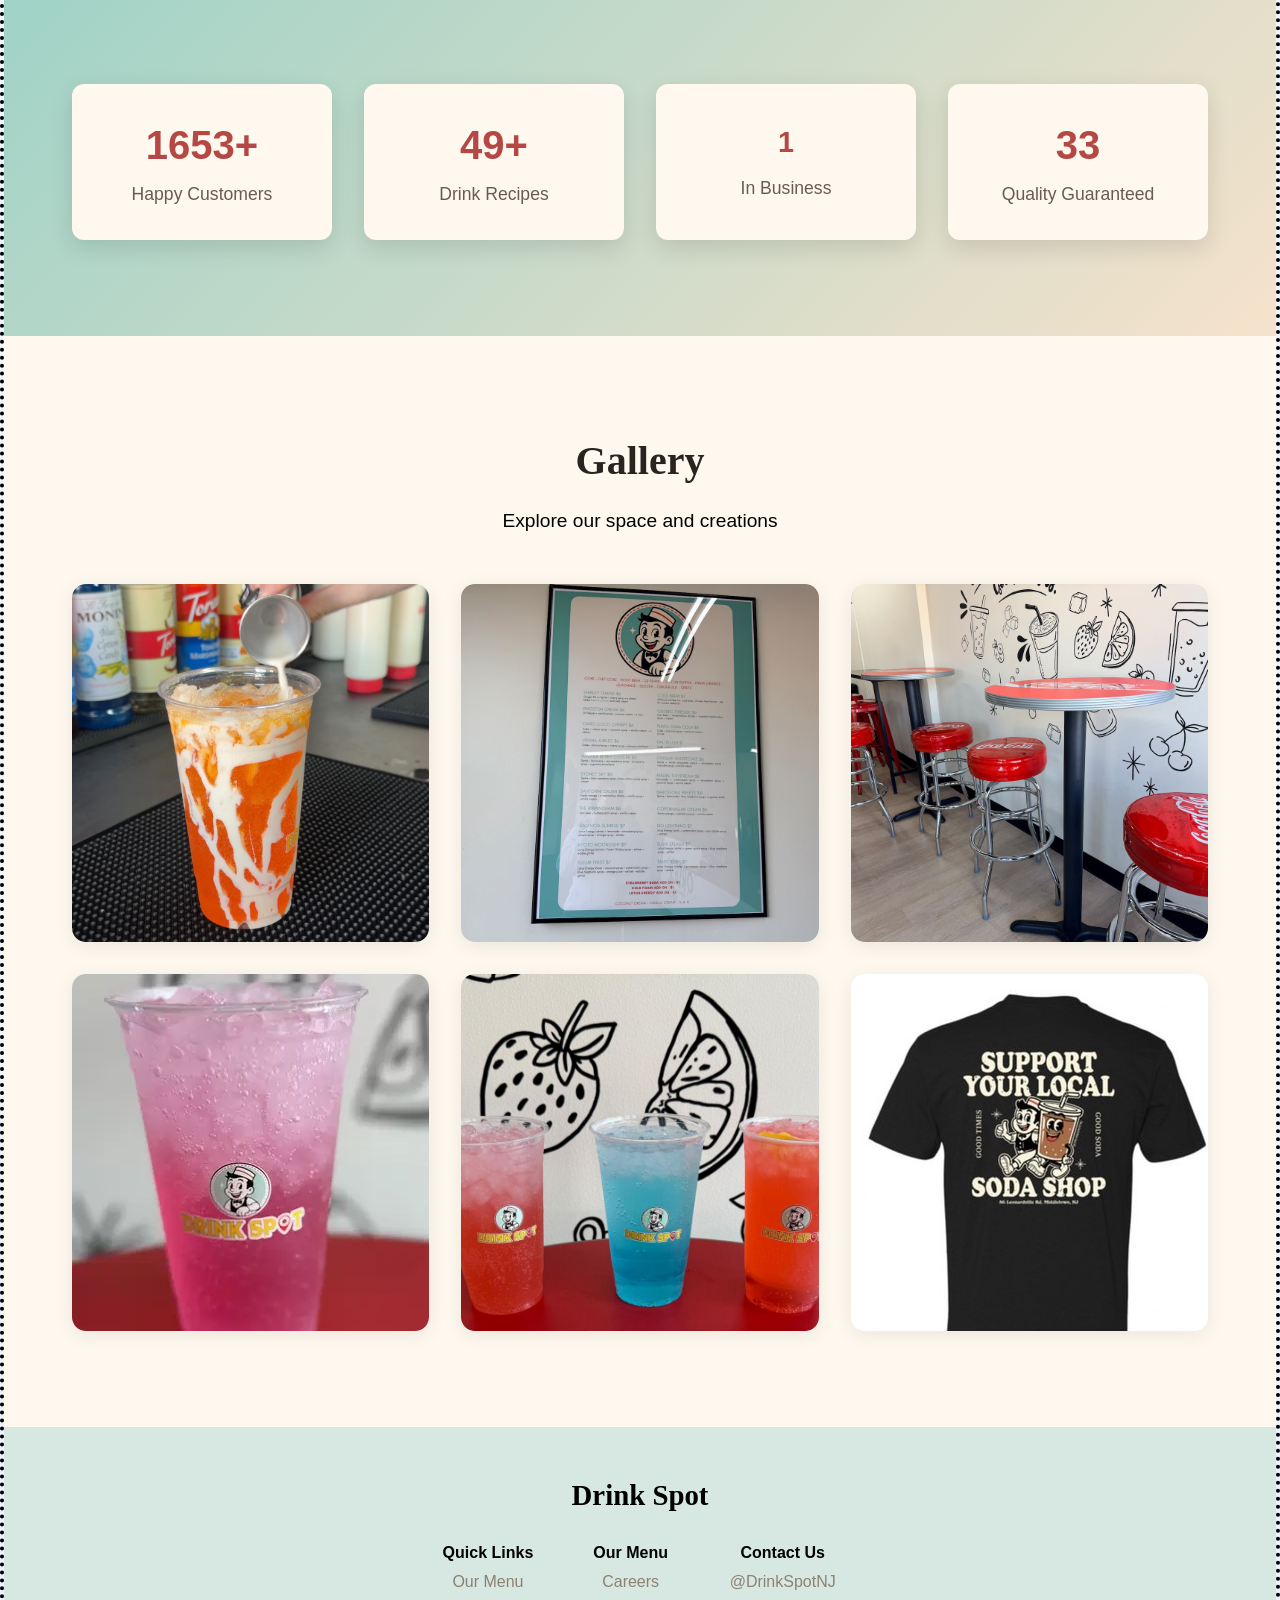
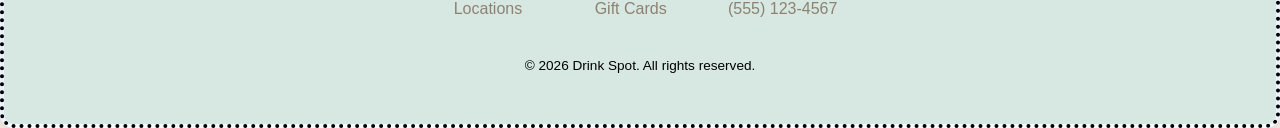
==== commit 14b5471a: "starting to finalize website. adding a few more changes to the website css" ====
--- a/About.html
+++ b/About.html
@@ -63,7 +63,7 @@
             <div class="card-image">
               <img src="imgs/creativity.avif" alt="Creativity" style="width: 100%; height: 100%; object-fit: cover; object-position: center;" />
             </div>
-            <div class="card-icon">🎨</div>
+            <div class="card-icon"></div>
             <h3>Creativity</h3>
             <p>We constantly innovate our menu, blending classic flavors with creative new combinations that surprise and delight.</p>
           </div>
@@ -71,7 +71,7 @@
             <div class="card-image">
               <img src="imgs/community.png" alt="Community" style="width: 100%; height: 100%; object-fit: cover; object-position: center;" />
             </div>
-            <div class="card-icon">❤️</div>
+            <div class="card-icon"></div>
             <h3>Community</h3>
             <p>We exist to serve our community and create a welcoming space where everyone feels at home.</p>
           </div>
@@ -79,7 +79,7 @@
             <div class="card-image">
               <img src="imgs/quality.jpeg" alt="Quality" style="width: 100%; height: 100%; object-fit: cover; object-position: center 80%;" />
             </div>
-            <div class="card-icon">⭐</div>
+            <div class="card-icon"></div>
             <h3>Quality</h3>
             <p>Every ingredient is chosen for its quality and our team takes pride in crafting the perfect drink every time.</p>
           </div>
@@ -118,9 +118,9 @@
           <div class="gallery-item fade-in-up"><img src="imgs/gallery 1.avif" alt="G1" style="width:100%; height:100%; object-fit:cover; border-radius:12px;"/></div>
           <div class="gallery-item fade-in-up"><img src="imgs/gallery 2.avif" alt="G2" style="width:100%; height:100%; object-fit:cover; border-radius:12px;"/></div>
           <div class="gallery-item fade-in-up"><img src="imgs/gallery 3.avif" alt="G3" style="width:100%; height:100%; object-fit:cover; border-radius:12px;"/></div>
-          <div class="gallery-item fade-in-up"><img src="imgs/interior.avif" alt="G4" style="width:100%; height:100%; object-fit:cover; border-radius:12px;"/></div>
+          <div class="gallery-item fade-in-up"><img src="imgs/picture4_cropped.webp" alt="G4" style="width:100%; height:100%; object-fit:cover; border-radius:12px;"/></div>
           <div class="gallery-item fade-in-up"><img src="imgs/drinksnew.jpg" alt="G5" style="width:100%; height:100%; object-fit:cover; border-radius:12px;"/></div>
-          <div class="gallery-item fade-in-up"><img src="imgs/merch.jpeg" alt="G6" style="width:100%; height:100%; object-fit:contain; border-radius:12px;"/></div>
+          <div class="gallery-item fade-in-up"><img src="imgs/merch_cropped.jpeg" alt="G6" style="width:100%; height:100%; object-fit:contain; border-radius:12px;"/></div>
         </div>
       </div>
     </section>
@@ -135,6 +135,11 @@
       <div class="copyright">© 2026 Drink Spot. All rights reserved.</div>
     </footer>
   </div>
+  <!-- LIGHTBOX POPUP -->
+<div id="lightbox" class="lightbox hidden">
+  <span class="close-btn">&times;</span>
+  <img id="lightbox-img" src="" alt="Expanded Image">
+</div>
 
   <script src="About.js"></script>
 </body>
--- a/About.css
+++ b/About.css
@@ -877,4 +877,34 @@
 .animate-now.fade-in { animation: fadeInOnly 1.2s ease forwards; }
 .animate-now.fade-in-up { animation: fadeInUp 1.2s ease forwards; }
 .animate-now.fade-in-left { animation: slideInLeft 1.2s ease forwards; }
-.animate-now.fade-in-right { animation: slideInRight 1.2s ease forwards; }+.animate-now.fade-in-right { animation: slideInRight 1.2s ease forwards; }
+/* LIGHTBOX */
+.lightbox {
+  position: fixed;
+  top: 0;
+  left: 0;
+  width: 100%;
+  height: 100%;
+  background: rgba(0,0,0,0.85);
+  display: flex;
+  justify-content: center;
+  align-items: center;
+  z-index: 2000;
+}
+
+.lightbox img {
+  max-width: 90%;
+  max-height: 85%;
+  border-radius: 12px;
+  box-shadow: 0 10px 40px rgba(0,0,0,0.5);
+  animation: fadeIn 0.3s ease;
+}
+
+.close-btn {
+  position: absolute;
+  top: 25px;
+  right: 40px;
+  font-size: 2.5rem;
+  color: white;
+  cursor: pointer;
+}
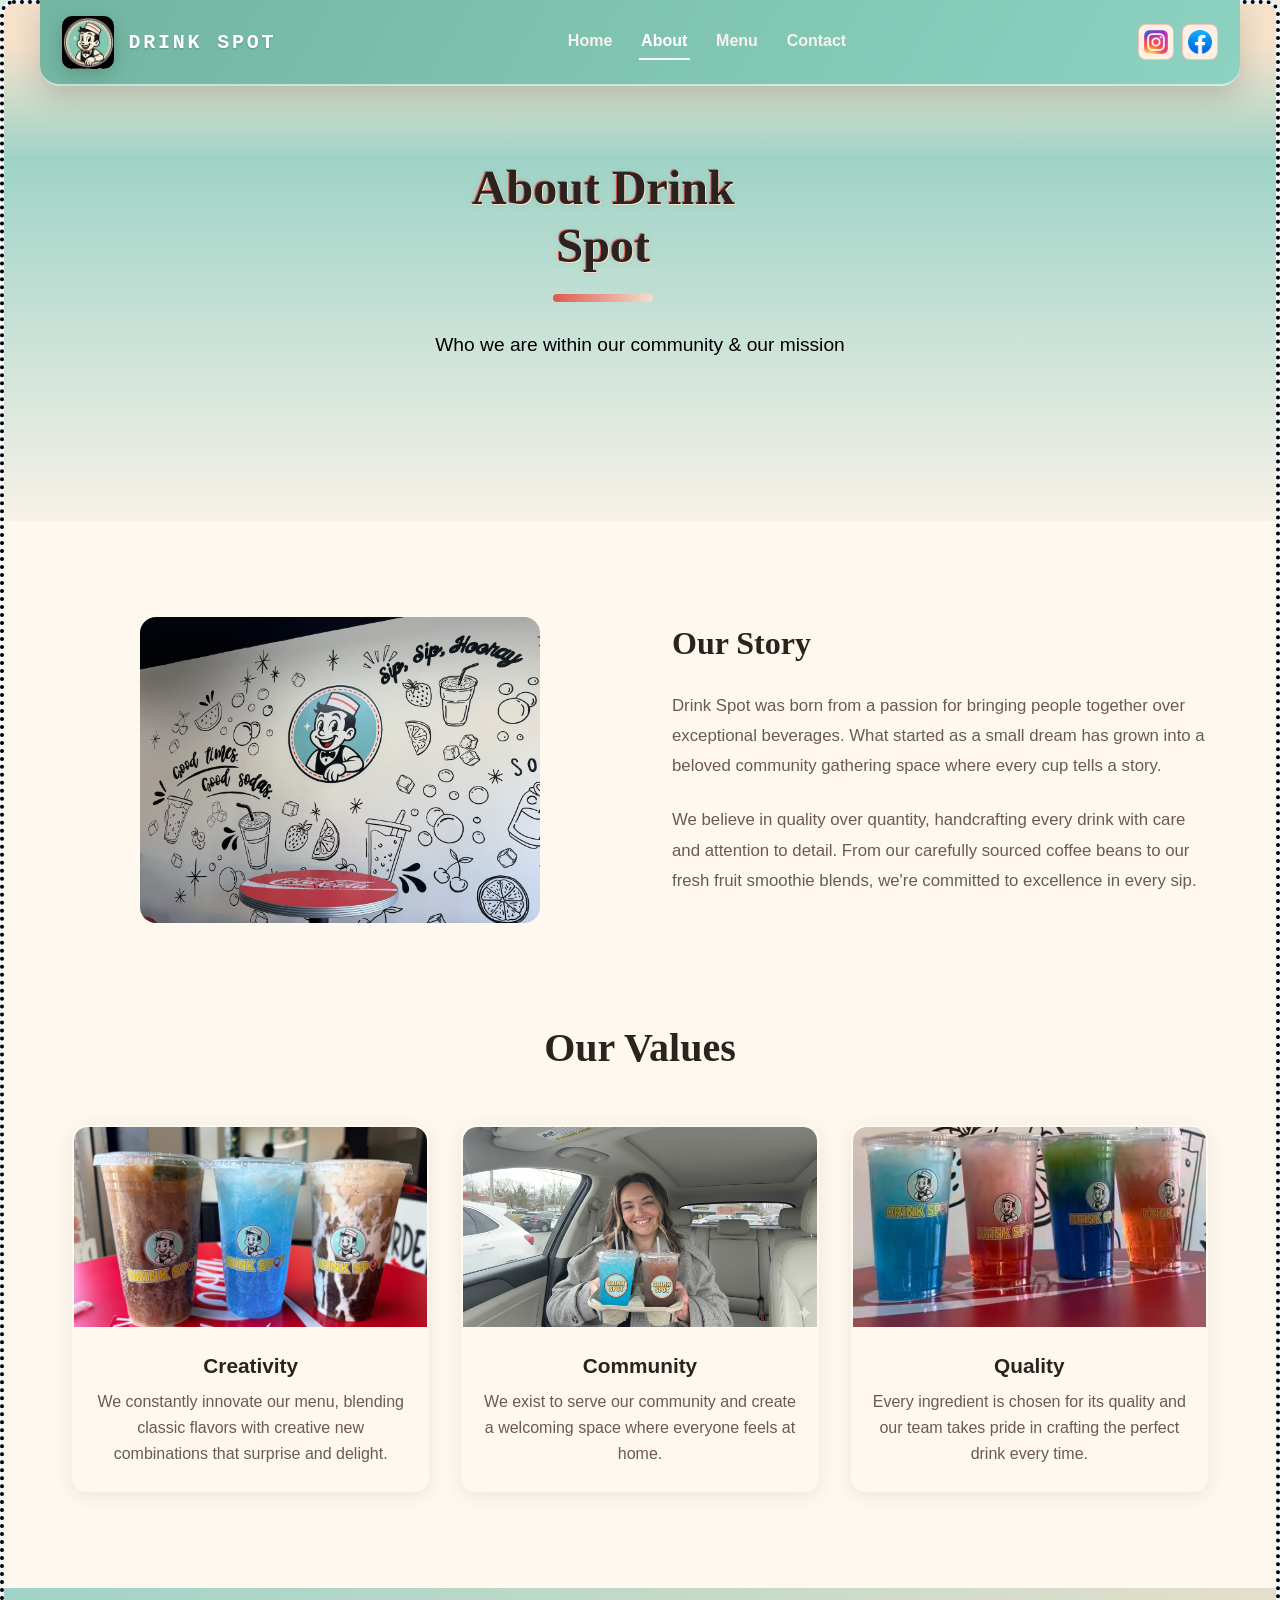
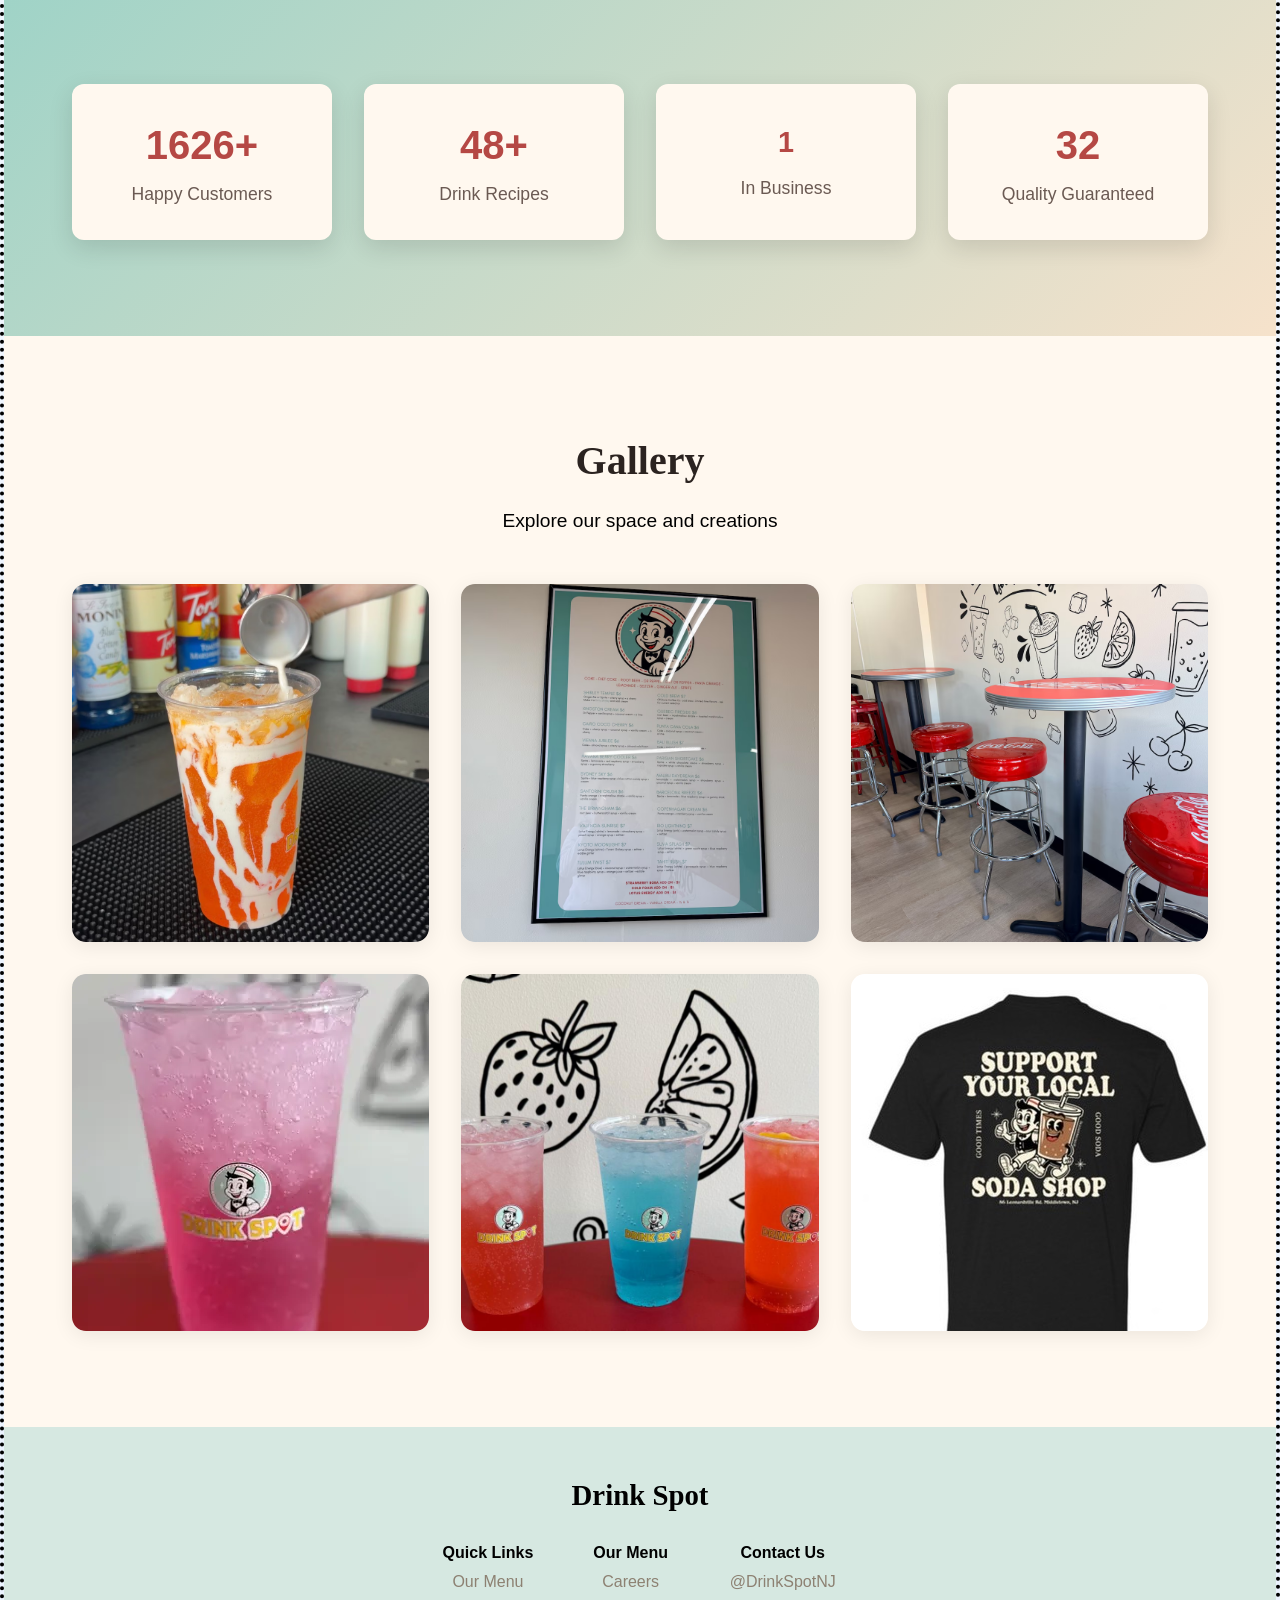
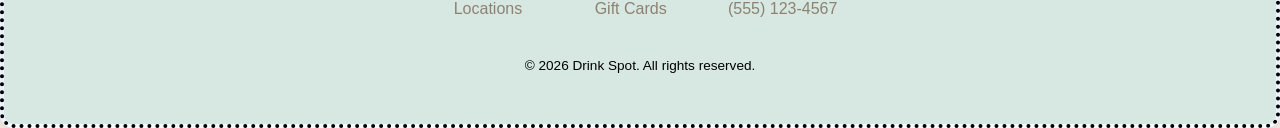
==== commit 53416851: "added instagram and facebook links" ====
--- a/About.html
+++ b/About.html
@@ -5,6 +5,9 @@
   <meta name="viewport" content="width=device-width, initial-scale=1.0" />
   <title>About | Drink Spot</title>
   <link rel="stylesheet" href="About.css" />
+  <link rel="icon" href="imgs/logo.jpg" type="image/png">
+<link rel="shortcut icon" href="imgs/logo.jpg" type="image/png">
+<link rel="apple-touch-icon" href="imgs/logo.jpg">
 </head>
 <body>
   <div class="page-shell">
@@ -21,8 +24,8 @@
           <a href="Contact.html">Contact</a>
         </nav>
         <div class="social-row">
-          <a href="#" class="social-icon" title="Instagram"><img src="imgs/Instagram_logo_2016.svg.webp" alt="Instagram" /></a>
-          <a href="#" class="social-icon" title="Facebook"><img src="imgs/Facebook_f_logo_(2021).svg.png" alt="Facebook" /></a>
+          <a href="https://www.instagram.com/drinkspotnj/" class="social-icon" title="Instagram"><img src="imgs/Instagram_logo_2016.svg.webp" alt="Instagram" /></a>
+          <a href="https://www.facebook.com/DrinkSpotNJ/" class="social-icon" title="Facebook"><img src="imgs/Facebook_f_logo_(2021).svg.png" alt="Facebook" /></a>
         </div>
       </div>
     </header>
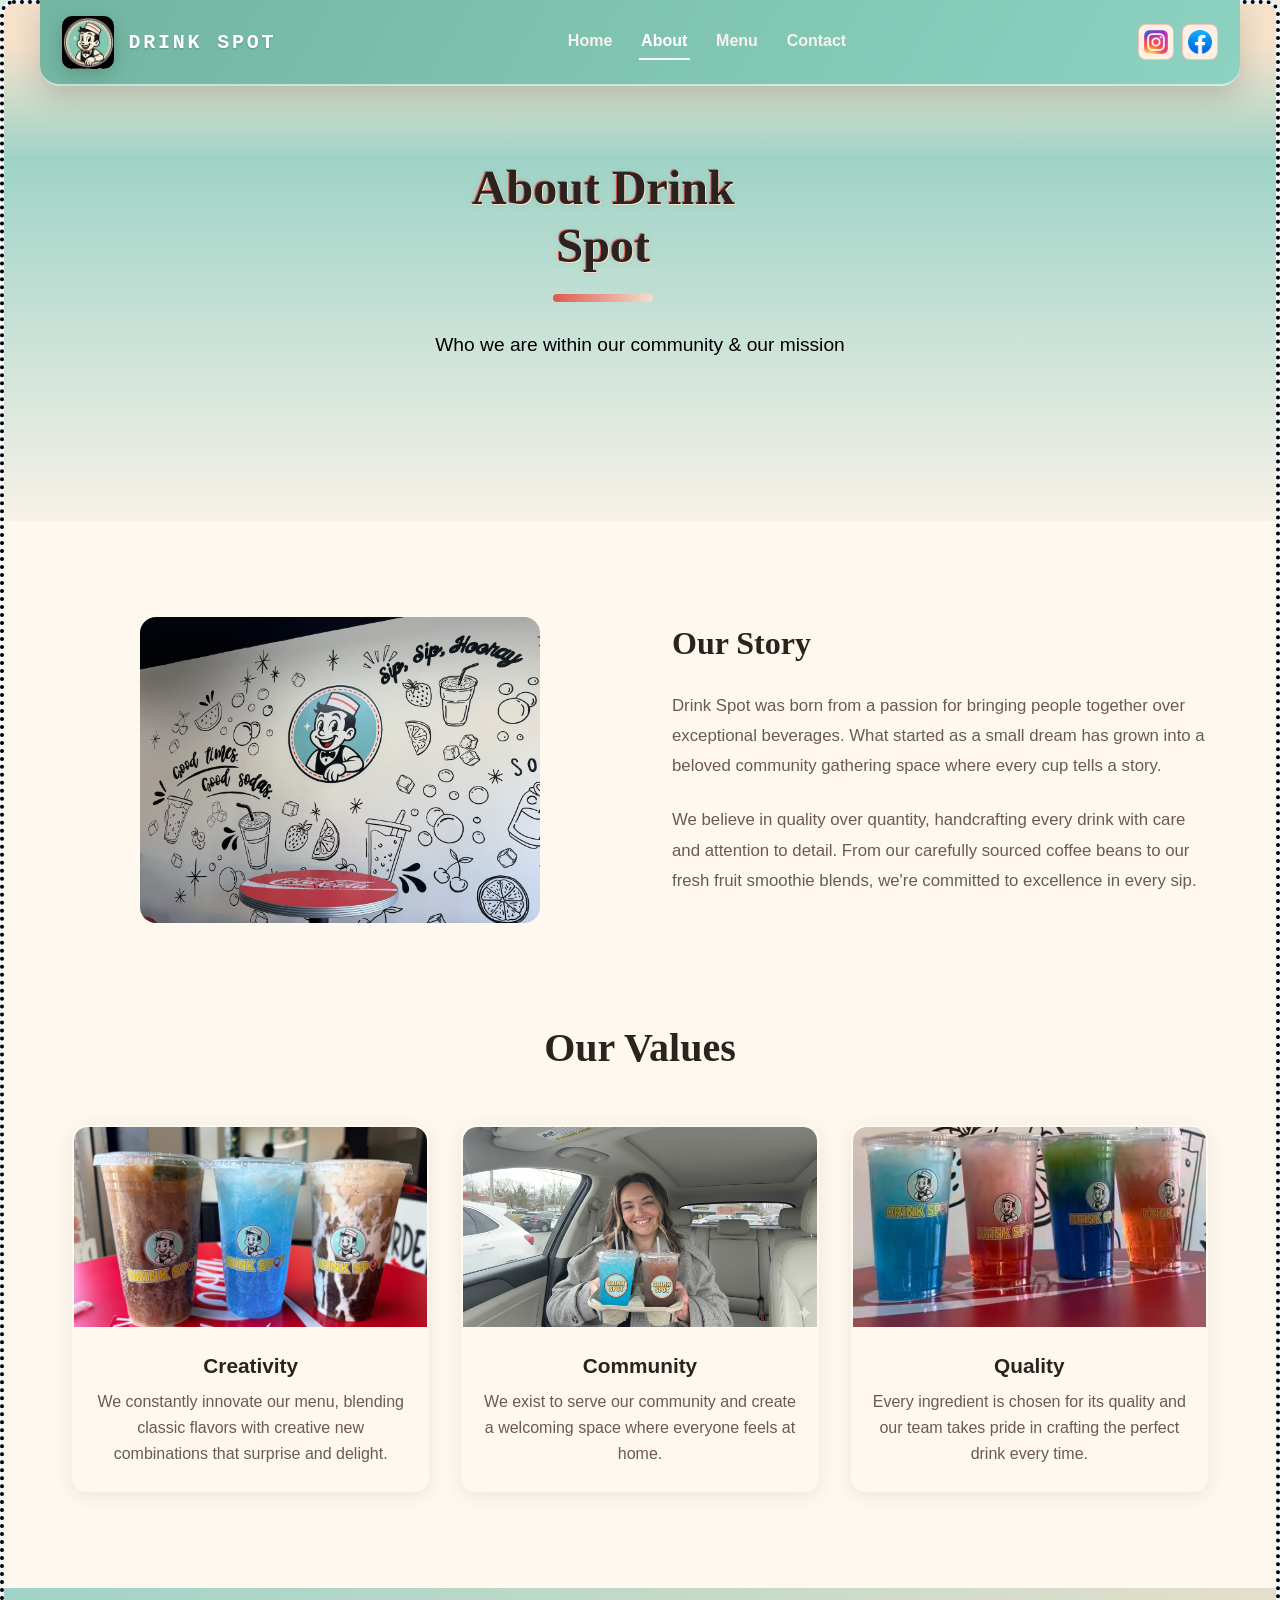
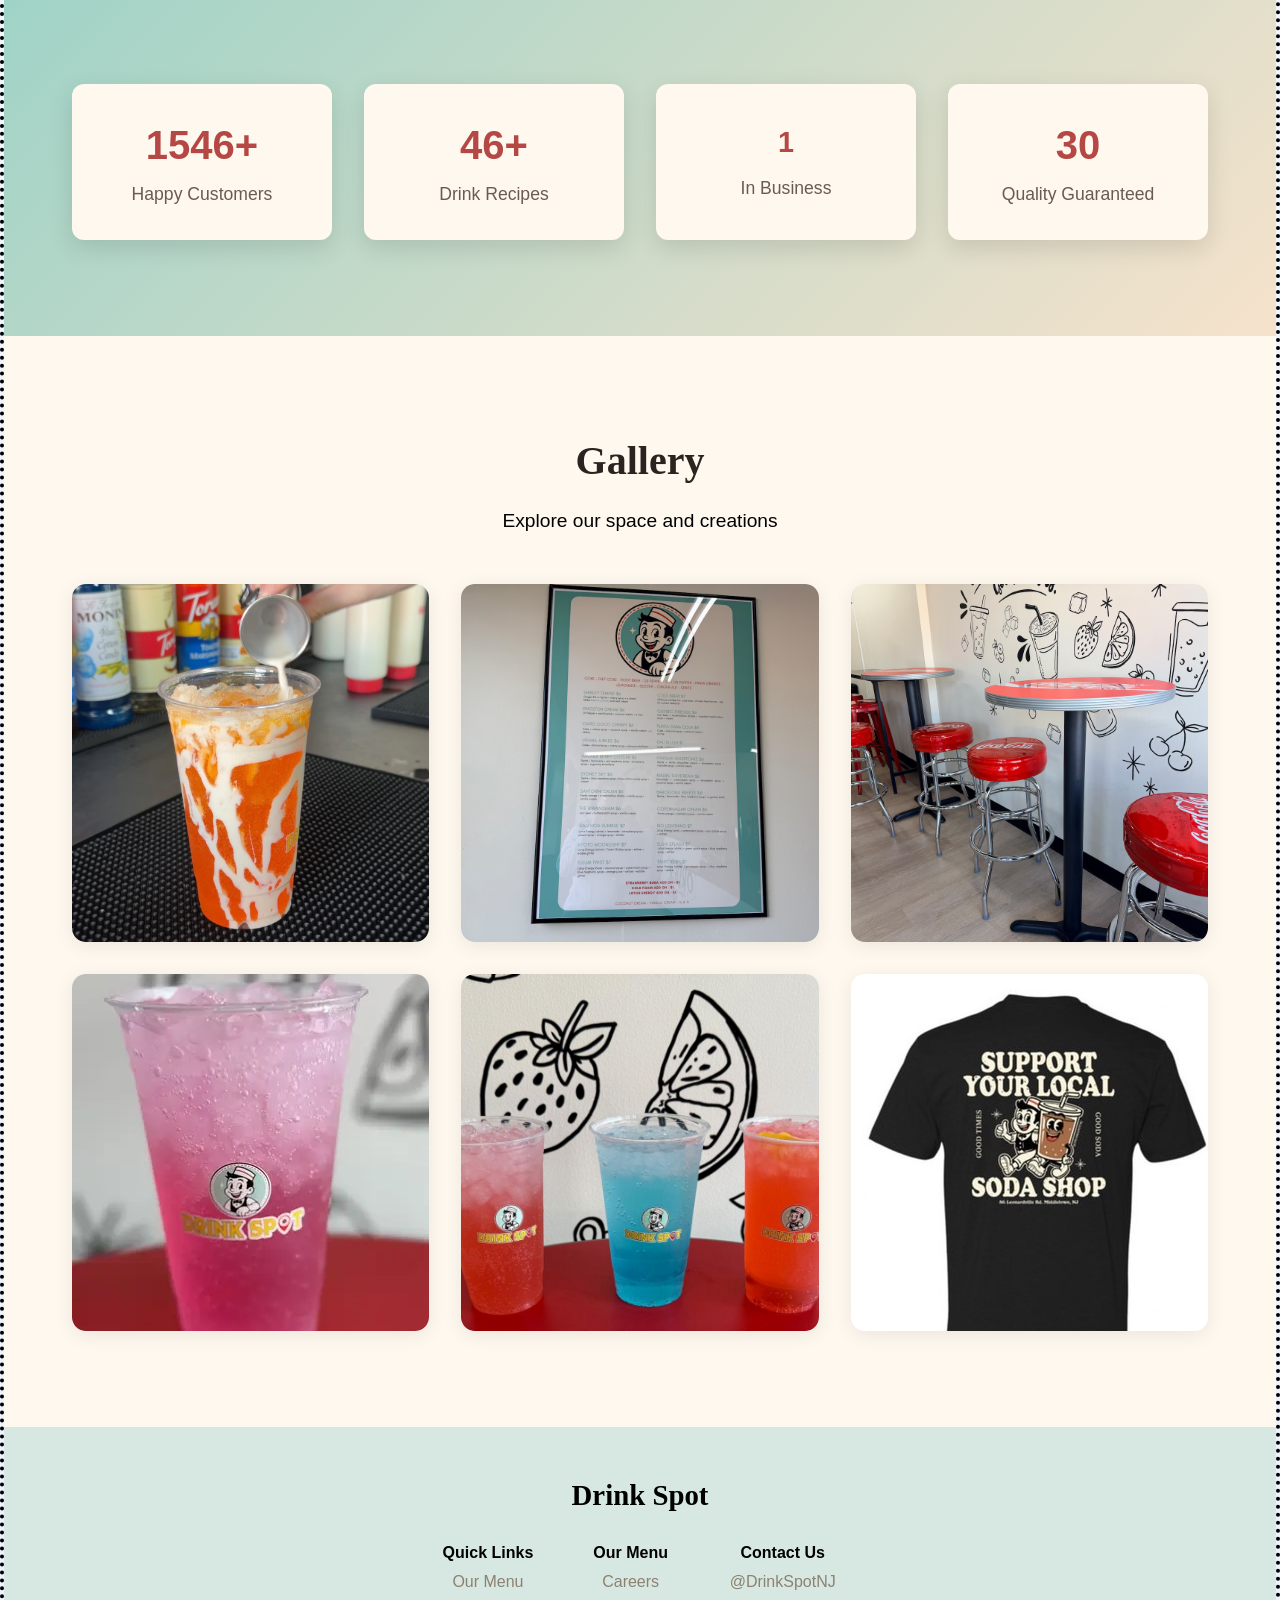
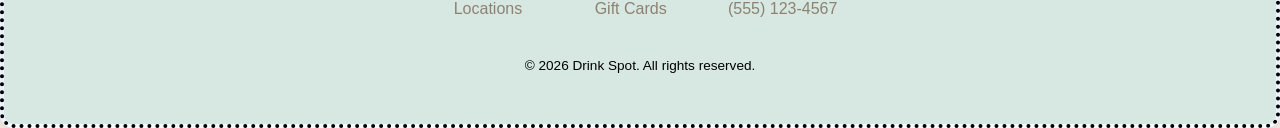
==== commit 2cc46371: "target blank added" ====
--- a/About.html
+++ b/About.html
@@ -24,8 +24,8 @@
           <a href="Contact.html">Contact</a>
         </nav>
         <div class="social-row">
-          <a href="https://www.instagram.com/drinkspotnj/" class="social-icon" title="Instagram"><img src="imgs/Instagram_logo_2016.svg.webp" alt="Instagram" /></a>
-          <a href="https://www.facebook.com/DrinkSpotNJ/" class="social-icon" title="Facebook"><img src="imgs/Facebook_f_logo_(2021).svg.png" alt="Facebook" /></a>
+          <a href="https://www.instagram.com/drinkspotnj/" target="_blank" class="social-icon" title="Instagram"><img src="imgs/Instagram_logo_2016.svg.webp" alt="Instagram" /></a>
+          <a href="https://www.facebook.com/DrinkSpotNJ/" target="_blank" class="social-icon" title="Facebook"><img src="imgs/Facebook_f_logo_(2021).svg.png" alt="Facebook" /></a>
         </div>
       </div>
     </header>
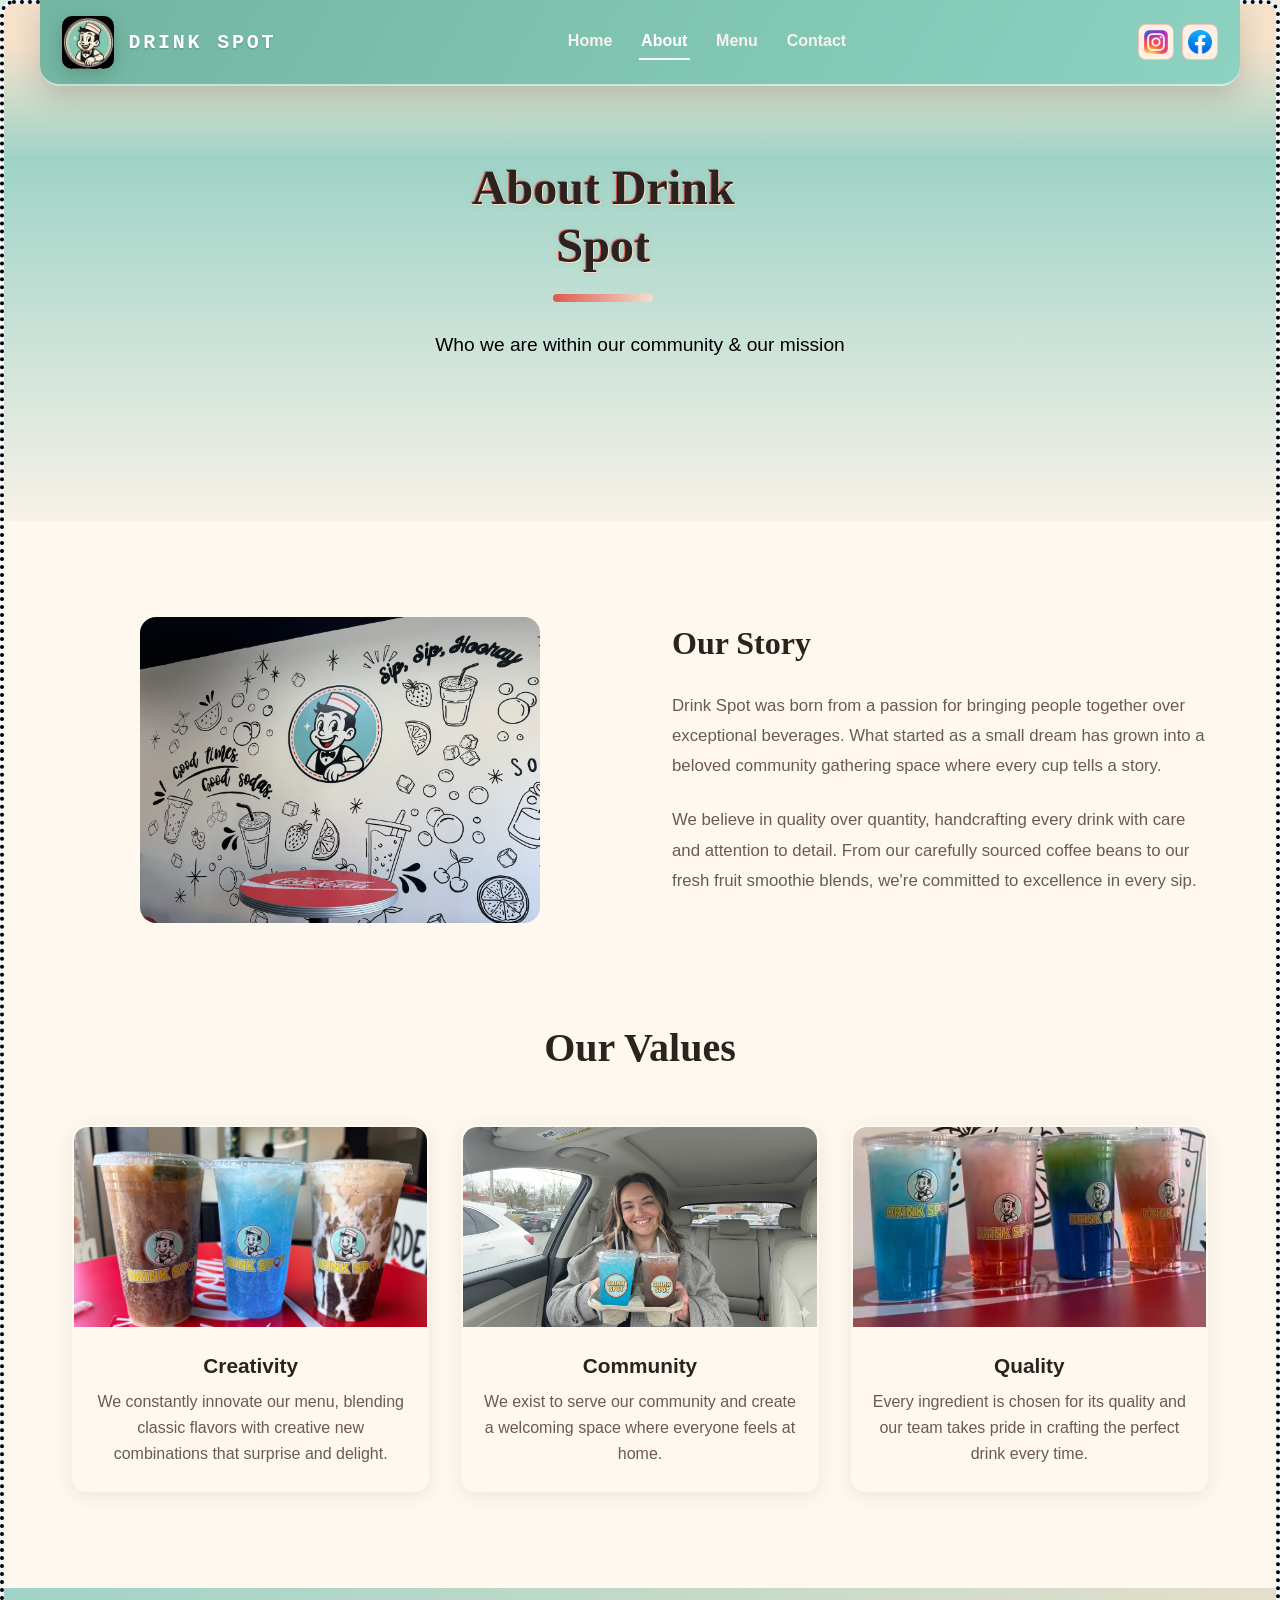
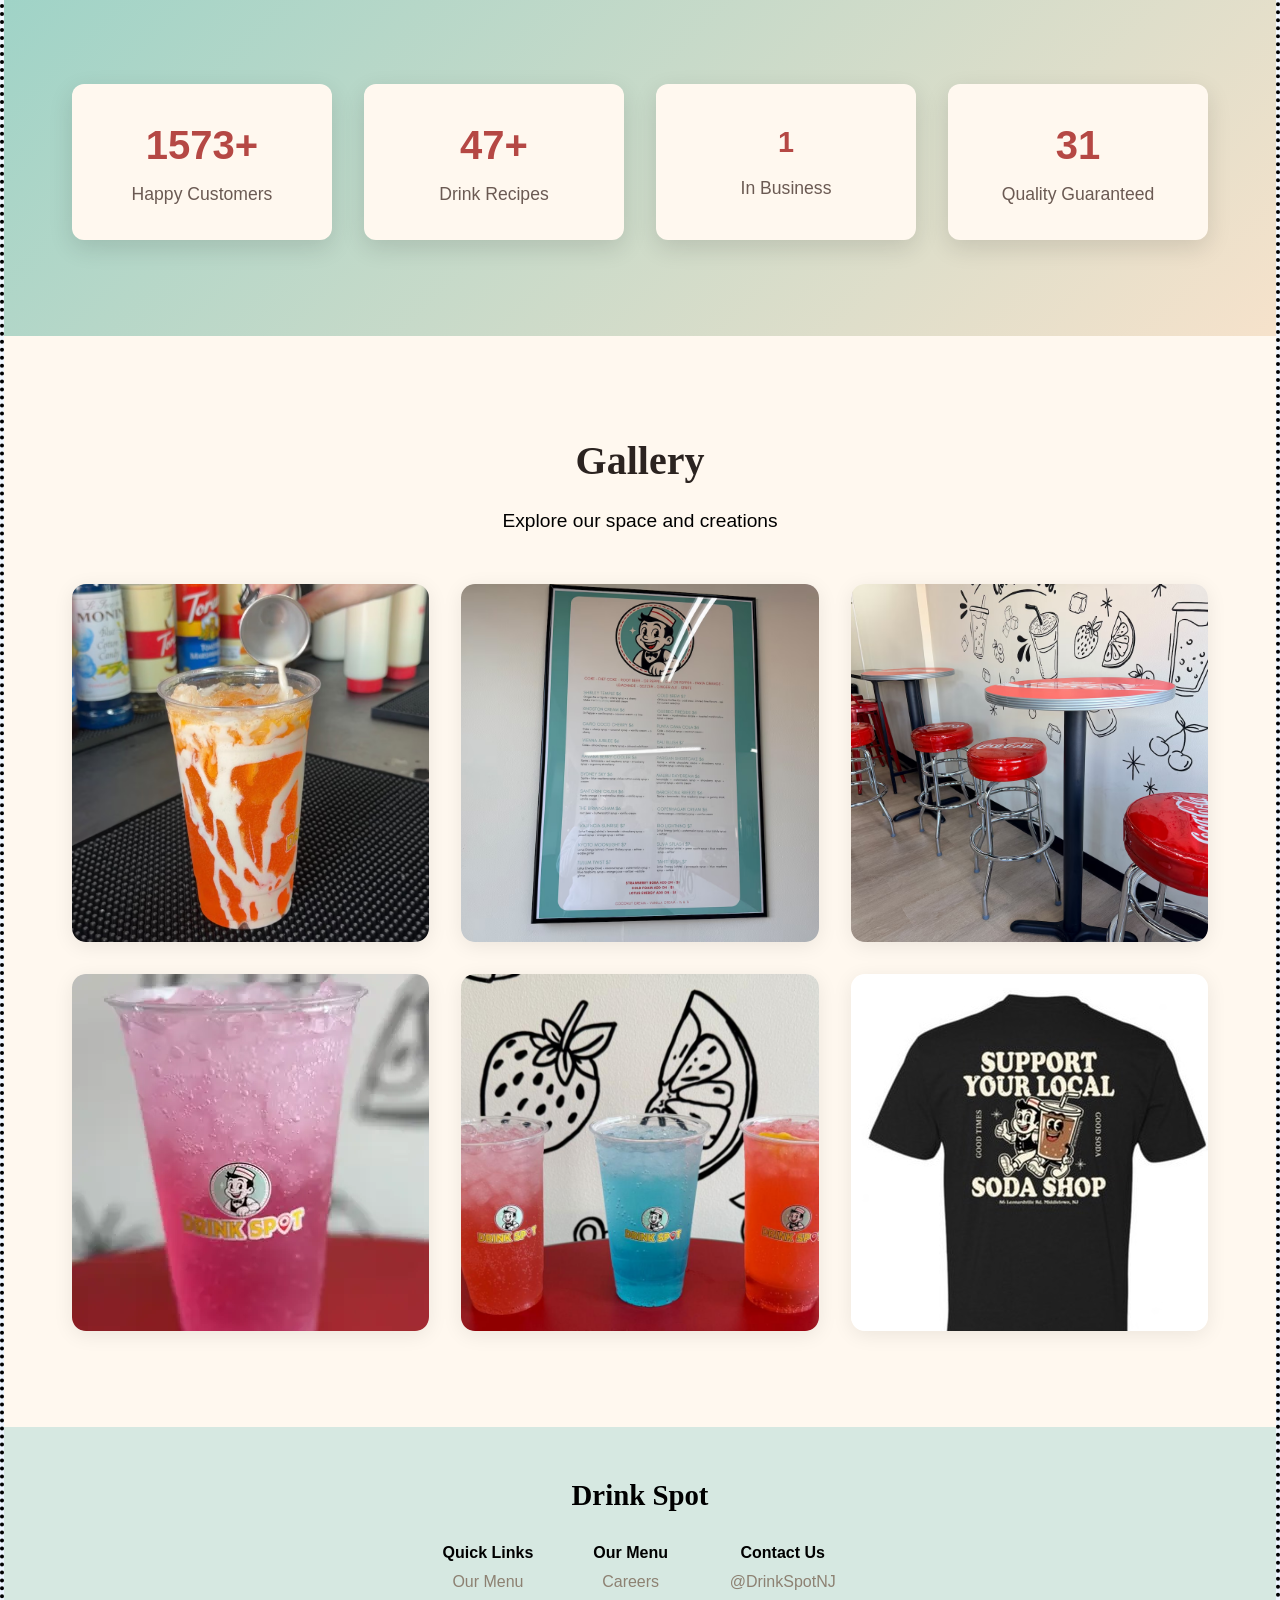
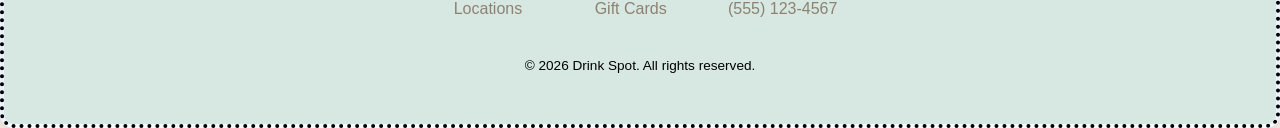
==== commit 3c5df031: "switched html to index" ====
--- a/About.html
+++ b/About.html
@@ -18,7 +18,7 @@
           <div class="brand-name">Drink Spot</div>
         </div>
         <nav>
-          <a href="Home.html">Home</a>
+          <a href="index.html">Home</a>
           <a class="active" href="About.html">About</a>
           <a href="Menu.html">Menu</a>
           <a href="Contact.html">Contact</a>
